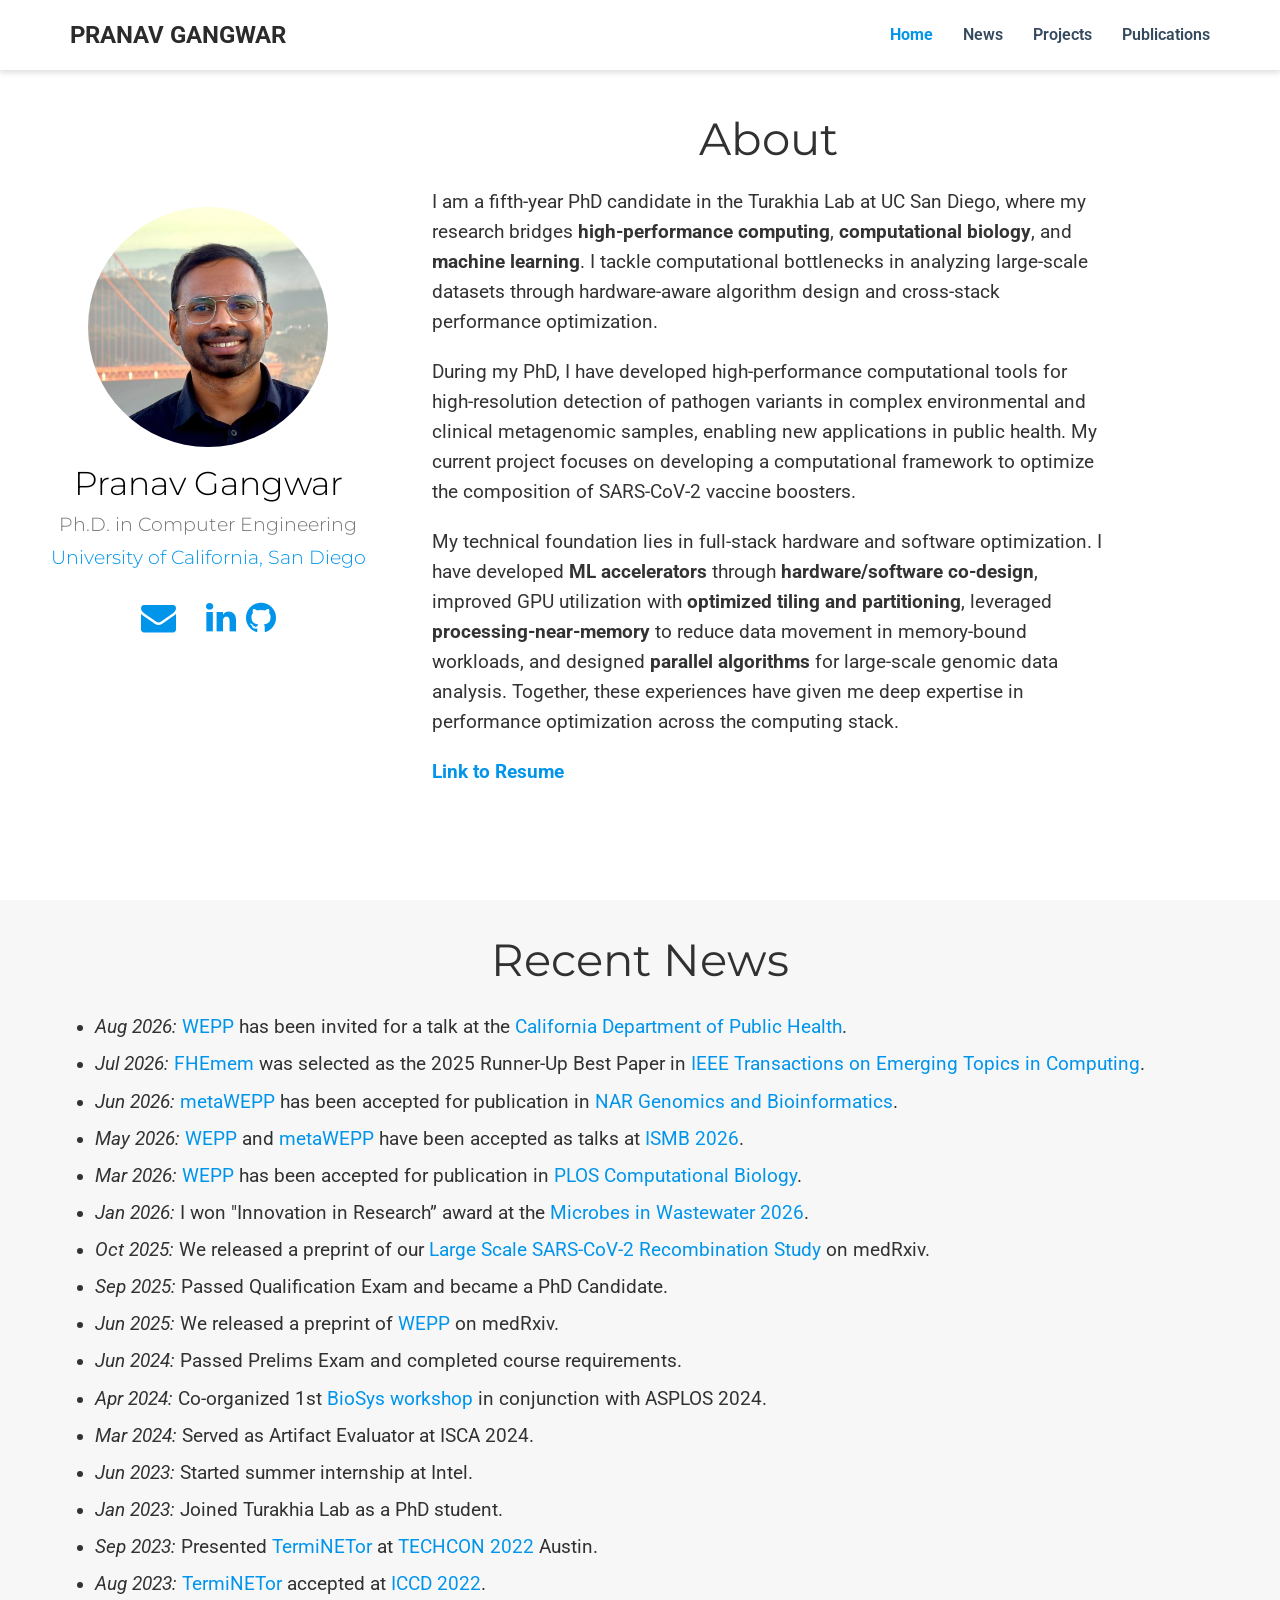
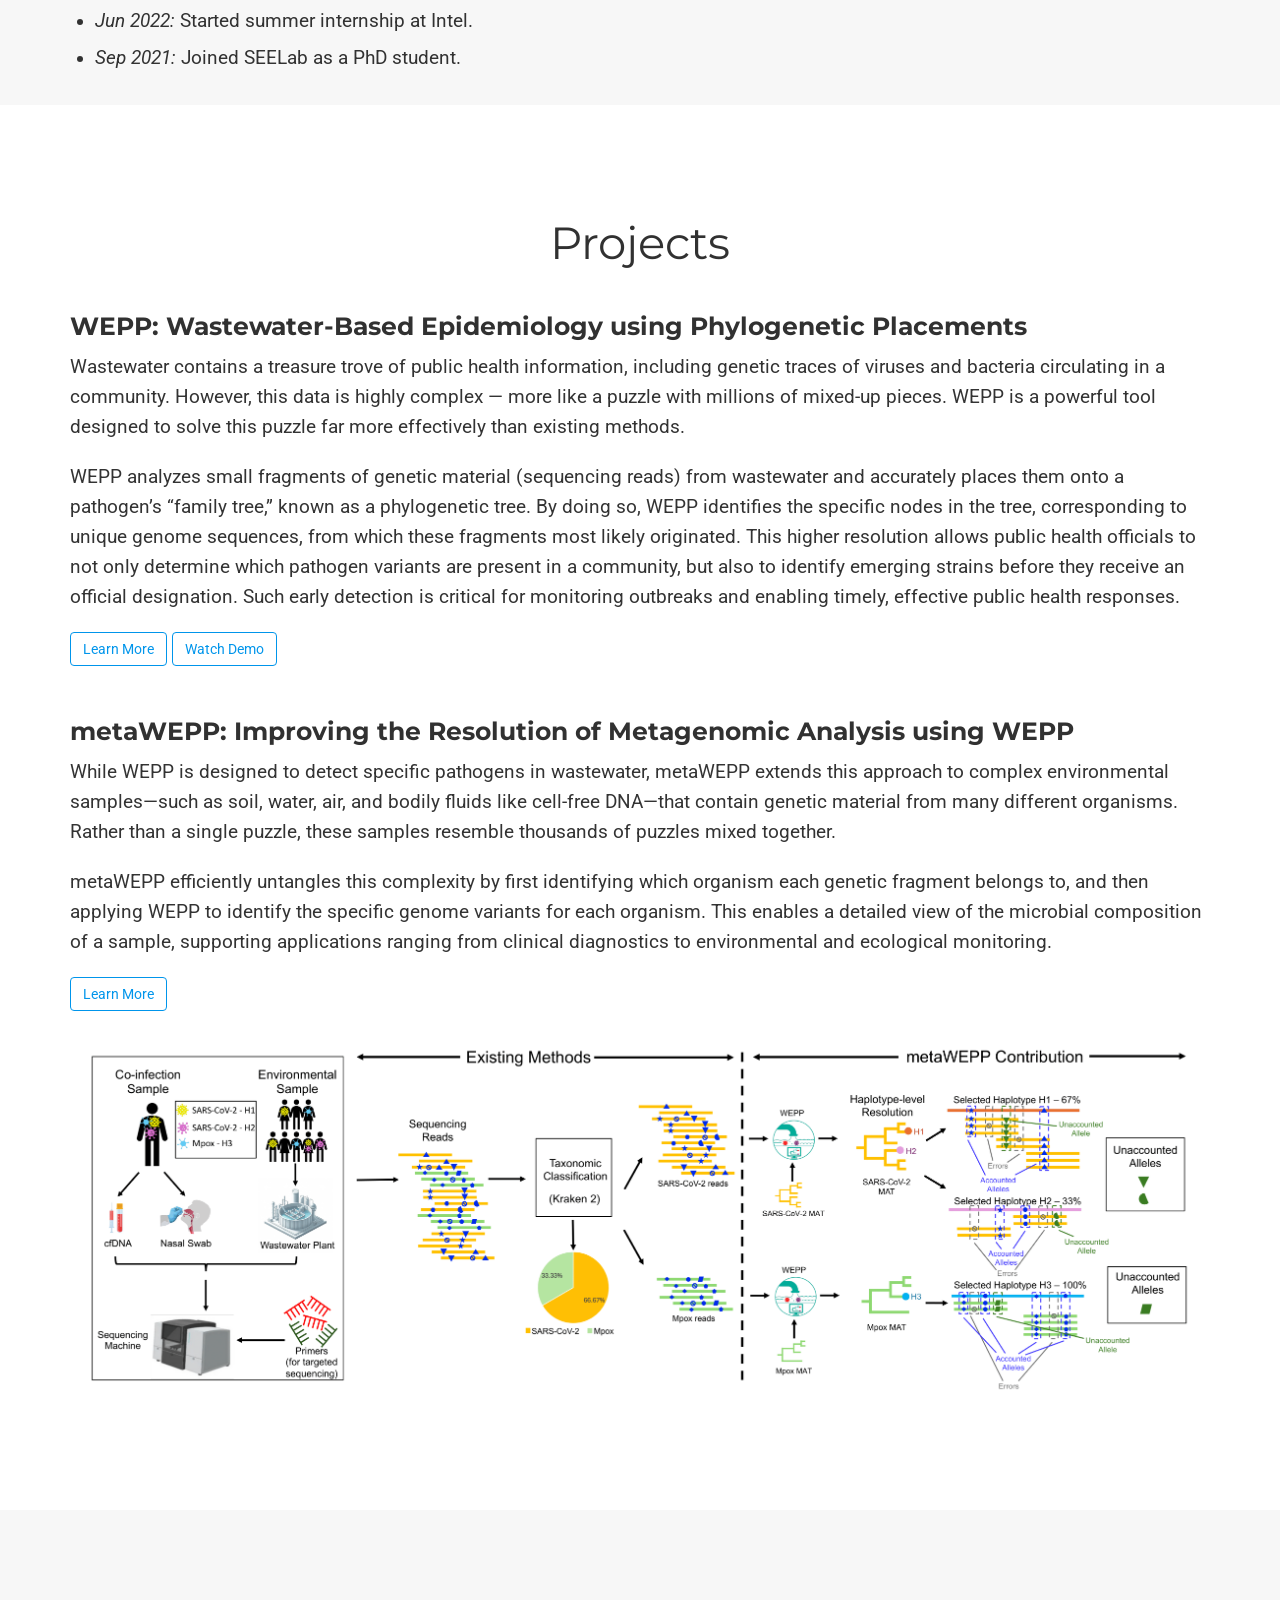
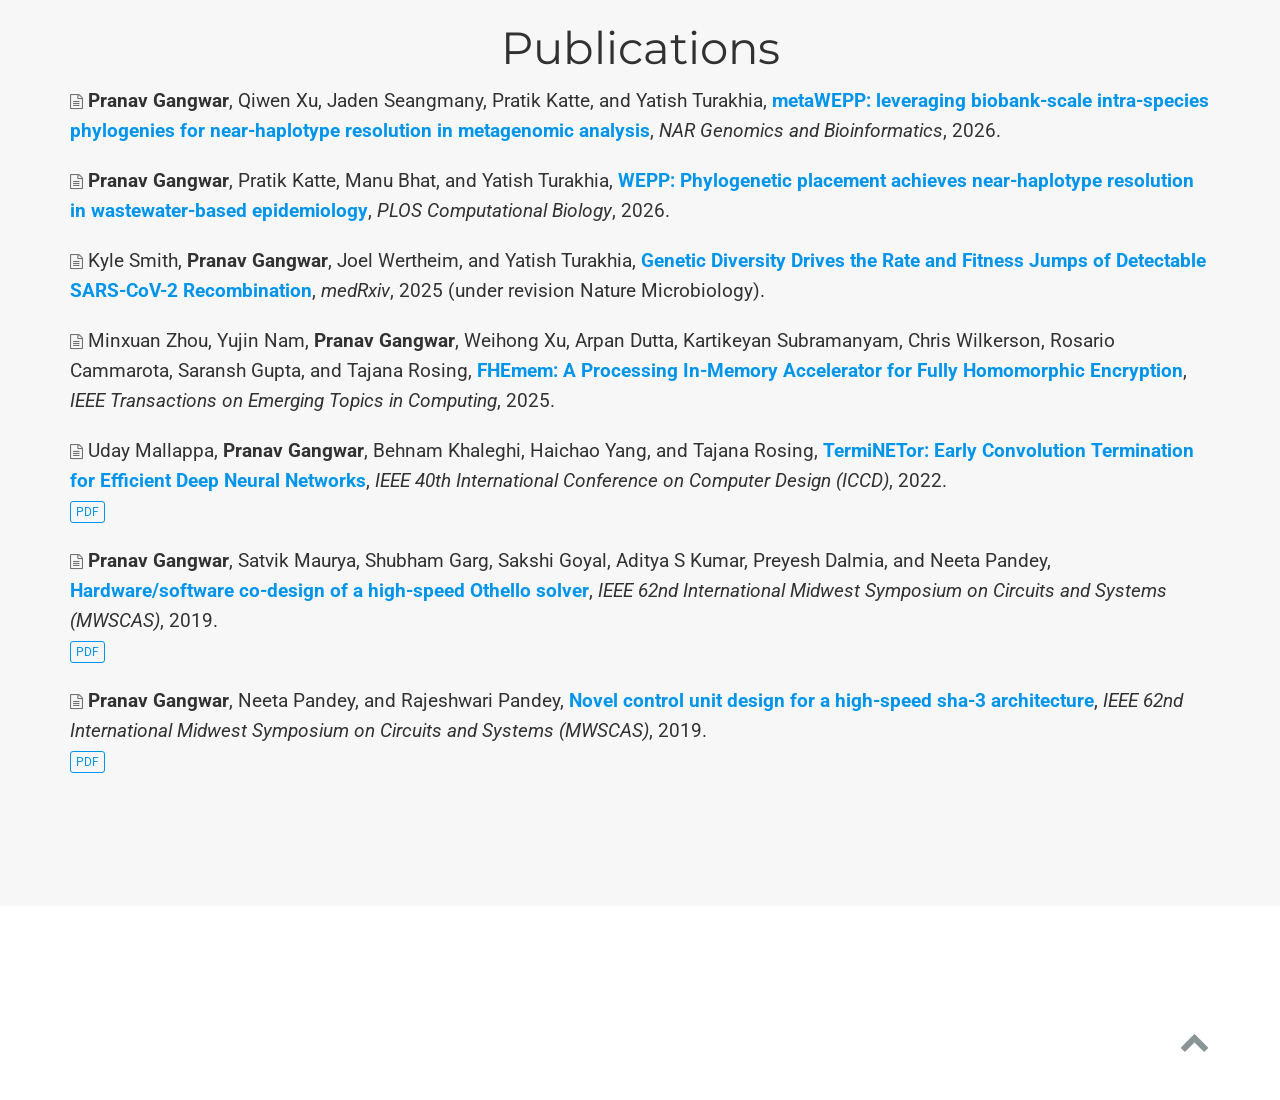
==== index.html @ 82dc9711 "news update" ====
<!DOCTYPE html>
<html lang="en-us">
<head>
  <!-- Google tag (gtag.js) -->
  <script async src="https://www.googletagmanager.com/gtag/js?id=G-S3HSTL5FL9"></script>
  <script>
    window.dataLayer = window.dataLayer || [];
    function gtag(){dataLayer.push(arguments);}
    gtag('js', new Date());
    gtag('config', 'G-S3HSTL5FL9');
  </script>

  <meta charset="utf-8">
  <meta name="google-site-verification" content="vfTmtr7KRSaOJ7s0z9TsAU-M2Uy7i4thSrOi6nfdM3E" />
  <meta name="viewport" content="width=device-width, initial-scale=1">
  <meta http-equiv="X-UA-Compatible" content="IE=edge">
  <meta name="theme" content="hugo-academic">
  <meta name="generator" content="Hugo 0.41" />
  <meta name="author" content="Pranav Gangwar">
  <meta name="description" content="Ph.D. in Computer Engineering">
  <link rel="alternate" hreflang="en-us" href="https://pgangwar-ucsd.github.io/">
  <meta name="theme-color" content="#0095eb">
  <link rel="stylesheet" href="//cdnjs.cloudflare.com/ajax/libs/highlight.js/9.12.0/styles/github.min.css">
  <link rel="stylesheet" href="https://cdnjs.cloudflare.com/ajax/libs/twitter-bootstrap/3.3.7/css/bootstrap.min.css" integrity="sha512-6MXa8B6uaO18Hid6blRMetEIoPqHf7Ux1tnyIQdpt9qI5OACx7C+O3IVTr98vwGnlcg0LOLa02i9Y1HpVhlfiw==" crossorigin="anonymous">
  <link rel="stylesheet" href="https://cdnjs.cloudflare.com/ajax/libs/academicons/1.8.6/css/academicons.min.css" integrity="sha256-uFVgMKfistnJAfoCUQigIl+JfUaP47GrRKjf6CTPVmw=" crossorigin="anonymous">
  <link rel="stylesheet" href="https://cdnjs.cloudflare.com/ajax/libs/font-awesome/4.7.0/css/font-awesome.min.css" integrity="sha512-SfTiTlX6kk+qitfevl/7LibUOeJWlt9rbyDn92a1DqWOw9vWG2MFoays0sgObmWazO5BQPiFucnnEAjpAB+/Sw==" crossorigin="anonymous">
  <link rel="stylesheet" href="https://cdnjs.cloudflare.com/ajax/libs/fancybox/3.2.5/jquery.fancybox.min.css" integrity="sha256-ygkqlh3CYSUri3LhQxzdcm0n1EQvH2Y+U5S2idbLtxs=" crossorigin="anonymous">
  <link rel="stylesheet" href="https://fonts.googleapis.com/css?family=Montserrat:400,700%7cRoboto:400,400italic,700%7cRoboto&#43;Mono">
  <link rel="stylesheet" href="/styles.css">
  
  <script async src="https://www.googletagmanager.com/gtag/js?id=UA-134166927-1"></script>
  <script>
    window.dataLayer = window.dataLayer || [];
    function gtag(){dataLayer.push(arguments);}
    gtag('js', new Date());
    gtag('config', 'UA-134166927-1');
  </script>
  
  <script async src="//www.google-analytics.com/analytics.js"></script>
  <script async src="https://cdnjs.cloudflare.com/ajax/libs/autotrack/2.4.1/autotrack.js" integrity="sha512-HUmooslVKj4m6OBu0OgzjXXr+QuFYy/k7eLI5jdeEy/F4RSgMn6XRWRGkFi5IFaFgy7uFTkegp3Z0XnJf3Jq+g==" crossorigin="anonymous"></script>
  
  <link rel="alternate" href="https://pgangwar-ucsd.github.io/index.xml" type="application/rss+xml" title="Pranav Gangwar">
  <link rel="manifest" href="/site.webmanifest">
  <link rel="icon" type="image/png" href="/img/icon.png">
  <link rel="apple-touch-icon" type="image/png" href="/img/icon-192.png">
  <link rel="canonical" href="https://pgangwar-ucsd.github.io/">
  
  <meta property="og:site_name" content="Pranav Gangwar">
  <meta property="og:url" content="https://pgangwar-ucsd.github.io/">
  <meta property="og:title" content="Pranav Gangwar">
  <meta property="og:description" content="Ph.D. in Computer Engineering">
  <meta property="og:locale" content="en-us">
  <meta property="og:updated_time" content="2018-07-03T00:00:00-04:00">
  
  <title>Pranav Gangwar</title>
</head>
<body id="top" data-spy="scroll" data-target="#navbar-main" data-offset="71">

<nav class="navbar navbar-default navbar-fixed-top" id="navbar-main">
  <div class="container">
    <div class="navbar-header">
      <button type="button" class="navbar-toggle collapsed" data-toggle="collapse"
              data-target=".navbar-collapse" aria-expanded="false">
        <span class="sr-only">Toggle navigation</span>
        <span class="icon-bar"></span>
        <span class="icon-bar"></span>
        <span class="icon-bar"></span>
      </button>
      <a class="navbar-brand" href="/">Pranav Gangwar</a>
    </div>

    <div class="collapse navbar-collapse">
      <ul class="nav navbar-nav navbar-right">
        <li class="nav-item">
          <a href="/#about" data-target="#about">
            <span>Home</span>
          </a>
        </li>
        <li class="nav-item">
          <a href="/#news" data-target="#news">
            <span>News</span>
          </a>
        </li>
        <li class="nav-item">
          <a href="/#projects" data-target="#projects">
            <span>Projects</span>
          </a>
        </li>
        <li class="nav-item">
          <a href="/#publications" data-target="#publications">
            <span>Publications</span>
          </a>
        </li>
      </ul>
    </div>
  </div>
</nav>

<span id="homepage" style="display: none"></span>

<section id="about" class="home-section">
  <div class="container">
    <div class="row about-title-row">
      <div class="col-xs-12 col-md-7 col-md-push-4 section-heading about-text-heading">
        <h1 class="text-center">About</h1>
      </div>
    </div>
    <div class="row about-content-row" itemprop="author" itemscope itemtype="http://schema.org/Person">
      <div class="col-xs-12 col-md-4">
        <div id="profile">
          <div class="portrait" style="background-image: url('/img/portrait.jpg');"></div>
          <meta itemprop="image" content="https://pgangwar-ucsd.github.io/img/portrait.jpg">
          <div class="portrait-title">
            <h2 itemprop="name">Pranav Gangwar</h2>
            <a href="https://ece.ucsd.edu" target="_blank" itemprop="url" rel="noopener">
              <h3 itemprop="jobTitle">Ph.D. in Computer Engineering</h3>
            </a>
            <h3 itemprop="worksFor" itemscope itemtype="http://schema.org/Organization">
              <a href="https://ucsd.edu" target="_blank" itemprop="url" rel="noopener">
                <span itemprop="name">University of California, San Diego</span>
              </a>
            </h3>
          </div>
          <link itemprop="url" href="https://pgangwar-ucsd.github.io/">
          <ul class="network-icon" aria-hidden="true">
            <li>
              <a itemprop="sameAs" href="mailto:pgangwar@ucsd.edu" target="_blank" rel="noopener">
                <i class="fa fa-envelope big-icon"></i>
              </a>
            </li>
            <li>
              <a itemprop="sameAs" href="https://scholar.google.com/citations?user=Pp-PZXkAAAAJ&hl=en" target="_blank" rel="noopener">
                <i class="ai ai-google-scholar big-icon"></i>
              </a>
            </li>
            <li>
              <a itemprop="sameAs" href="https://orcid.org/0009-0002-9738-900X" target="_blank" rel="noopener">
                <i class="ai ai-orcid big-icon"></i>
              </a>
            </li>
            <li>
              <a itemprop="sameAs" href="https://www.linkedin.com/in/pranav-gangwar-a978b599/" target="_blank" rel="noopener">
                <i class="fa fa-linkedin big-icon"></i>
              </a>
            </li>
            <li>
              <a itemprop="sameAs" href="https://github.com/pgangwar-ucsd" target="_blank" rel="noopener">
                <i class="fa fa-github big-icon"></i>
              </a>
            </li>
          </ul>
        </div>
      </div>
      <div class="col-xs-12 col-md-7" itemprop="description">
        <p>I am a fifth-year PhD candidate in the Turakhia Lab at UC San Diego, where my research bridges <strong>
          high-performance computing</strong>, <strong>computational biology</strong>, and <strong>machine 
          learning</strong>. I tackle computational bottlenecks in analyzing large-scale datasets through hardware-aware
          algorithm design and cross-stack performance optimization.</p>

        <p>During my PhD, I have developed high-performance 
          computational tools for high-resolution detection of pathogen 
          variants in complex environmental and clinical metagenomic 
          samples, enabling new applications in public health.
          My current project focuses on developing a computational framework to optimize the composition of SARS-CoV-2 vaccine boosters.</p>

          <p>My technical foundation lies in full-stack hardware and software optimization. I have developed <strong>ML accelerators</strong> through <strong>hardware/software co-design</strong>, improved GPU utilization with <strong>optimized tiling and partitioning</strong>, leveraged <strong>processing-near-memory</strong> to reduce data movement in memory-bound workloads, and designed <strong>parallel algorithms</strong> for large-scale genomic data analysis. Together, these experiences have given me deep expertise in performance optimization across the computing stack.</p>
        <p><strong><a href="https://pgangwar-ucsd.github.io/files/Pranav_Gangwar_UCSanDiego_Resume.pdf">Link to Resume</a></strong></p>
      </div>
    </div>
  </div>
</section>

<section id="news" class="home-section">
  <div class="container">
    <div class="row">
      <div class="col-xs-12 news-section-heading section-heading">
        <h1 class="text-center">Recent News</h1>
      </div>
      <div class="col-xs-12 news-section-body">
        <ul class="news-list">
          <li><i>Aug 2026:</i> <a href="https://turakhia.ucsd.edu/WEPP" target="_blank" itemprop="url" rel="noopener">WEPP</a> has been invited for a talk at the <a href="https://www.cdph.ca.gov" target="_blank" itemprop="url" rel="noopener">California Department of Public Health</a>.</li>
          <li><i>Jul 2026:</i> <a href="https://ieeexplore.ieee.org/document/10845064" target="_blank" itemprop="url" rel="noopener">FHEmem</a> was selected as the 2025 Runner-Up Best Paper in <a href="https://ieeexplore.ieee.org/xpl/RecentIssue.jsp?punumber=6245516" target="_blank" itemprop="url" rel="noopener">IEEE Transactions on Emerging Topics in Computing</a>.</li>
          <li><i>Jun 2026:</i> <a href="https://github.com/TurakhiaLab/metaWEPP" target="_blank" itemprop="url" rel="noopener">metaWEPP</a> has been accepted for publication in <a href="https://academic.oup.com/nargab" target="_blank" itemprop="url" rel="noopener">NAR Genomics and Bioinformatics</a>.</li>
          <li><i>May 2026:</i> <a href="https://turakhia.ucsd.edu/WEPP" target="_blank" itemprop="url" rel="noopener">WEPP</a> and <a href="https://github.com/TurakhiaLab/metaWEPP" target="_blank" itemprop="url" rel="noopener">metaWEPP</a> have been accepted as talks at <a href="https://www.iscb.org/ismb2026" target="_blank" itemprop="url" rel="noopener">ISMB 2026</a>.</li>
          <li><i>Mar 2026:</i> <a href="https://journals.plos.org/ploscompbiol/article?id=10.1371/journal.pcbi.1014124" target="_blank" itemprop="url" rel="noopener"> WEPP</a> has been accepted for publication in <a href="https://journals.plos.org/ploscompbiol/" target="_blank" itemprop="url" rel="noopener">PLOS Computational Biology</a>.</li>
          <li><i>Jan 2026:</i> I won "Innovation in Research” award at the <a href="https://www.wastewateramr.com" target="_blank" itemprop="url" rel="noopener"> Microbes in Wastewater 2026</a>.</li>
          <li><i>Oct 2025:</i> We released a preprint of our <a href="https://www.medrxiv.org/content/10.1101/2025.10.28.25338993v1" target="_blank" itemprop="url" rel="noopener"> Large Scale SARS-CoV-2 Recombination Study </a> on medRxiv.</li>
          <li><i>Sep 2025:</i> Passed Qualification Exam and became a PhD Candidate.</li>
          <li><i>Jun 2025:</i> We released a preprint of <a href="https://www.medrxiv.org/content/10.1101/2025.06.09.25329287v1" target="_blank" itemprop="url" rel="noopener"> WEPP</a> on medRxiv.</li>
          <li><i>Jun 2024:</i> Passed Prelims Exam and completed course requirements.</li>
          <li><i>Apr 2024:</i> Co-organized 1st <a href="https://biosys-workshop.github.io/dist/index.html" target="_blank" itemprop="url" rel="noopener">BioSys workshop</a> in conjunction with ASPLOS 2024.</li>
          <li><i>Mar 2024:</i> Served as Artifact Evaluator at ISCA 2024.</li>
          <li><i>Jun 2023:</i> Started summer internship at Intel.</li>
          <li><i>Jan 2023:</i> Joined Turakhia Lab as a PhD student.</li>
          <li><i>Sep 2023:</i> Presented <a href="https://ieeexplore.ieee.org/abstract/document/9978352" target="_blank" itemprop="url" rel="noopener">TermiNETor</a> at <a href="https://techcon.secure-platform.com/2022" target="_blank" itemprop="url" rel="noopener">TECHCON 2022</a> Austin.</li>
          <li><i>Aug 2023:</i> <a href="https://ieeexplore.ieee.org/abstract/document/9978352" target="_blank" itemprop="url" rel="noopener">TermiNETor</a> accepted at <a href="https://iccd-conf.com/2022/Home.html" target="_blank" itemprop="url" rel="noopener">ICCD 2022</a>.</li>
          <li><i>Jun 2022:</i> Started summer internship at Intel.</li>
          <li><i>Sep 2021:</i> Joined SEELab as a PhD student.</li>
        </ul>
      </div>
    </div>
  </div>
</section>





<section id="projects" class="home-section">
  <div class="container">
    <div class="row">
      <div class="col-xs-12 section-heading">
        <h1 class="text-center">Projects</h1>
      </div>
    </div>
    <div class="row">
      <div class="col-xs-12">
        <div class="text-container" itemprop="description">
          <h3 id="about">WEPP: Wastewater-Based Epidemiology using Phylogenetic Placements</h3>
          <p> Wastewater contains a treasure trove of public health information, including genetic traces of viruses and bacteria circulating in a community. However, this data is highly complex — more like a puzzle with millions of mixed-up pieces. WEPP is a powerful tool designed to solve this puzzle far more effectively than existing methods.</p>
          <p> WEPP analyzes small fragments of genetic material (sequencing reads) from wastewater and accurately places them onto a pathogen’s “family tree,” known as a phylogenetic tree. By doing so, WEPP identifies the specific nodes in the tree, corresponding to unique genome sequences, from which these fragments most likely originated. This higher resolution allows public health officials to not only determine which pathogen variants are present in a community, but also to identify emerging strains before they receive an official designation. Such early detection is critical for monitoring outbreaks and enabling timely, effective public health responses.</p>
          <p>
            <a class="btn btn-primary btn-outline" href="https://turakhia.ucsd.edu/WEPP" target="_blank" rel="noopener">Learn More</a>
            <a class="btn btn-primary btn-outline" href="https://www.youtube.com/watch?v=fAhj2pSlTSM" target="_blank" rel="noopener">Watch Demo</a>
          </p>
        </div>
        <div style="overflow: hidden;">
        <img src="/img/WBE_gif.gif" class="project-image" style="margin-top: -60px;">
        </div>
      </div>
    </div>
    <div class="row">
      <div class="col-xs-12">
        <div class="text-container" itemprop="description">
          <h3 id="about">metaWEPP: Improving the Resolution of Metagenomic Analysis using WEPP</h3>
          <p>While WEPP is designed to detect specific pathogens in wastewater, metaWEPP extends this approach to complex environmental samples—such as soil, water, air, and bodily fluids like cell-free DNA—that contain genetic material from many different organisms. Rather than a single puzzle, these samples resemble thousands of puzzles mixed together.</p>
          <p>metaWEPP efficiently untangles this complexity by first identifying which organism each genetic fragment belongs to, and then applying WEPP to identify the specific genome variants for each organism. This enables a detailed view of the microbial composition of a sample, supporting applications ranging from clinical diagnostics to environmental and ecological monitoring.</p>
          <p>
            <a class="btn btn-primary btn-outline" href="https://turakhia.ucsd.edu/metaWEPP" target="_blank" rel="noopener">Learn More</a>
          </p>
        </div>
        <img src="/img/metaWEPP_Overview.png" class="project-image">
      </div>
    </div>
  </div>
</section>



<section id="publications" class="home-section">
  <div class="container">
    <div class="row">
      <div class="col-xs-12 section-heading">
        <h1 class="text-center">Publications</h1>
      </div>
    </div>
    <div class="row">
      <div class="col-xs-12">
        <div class="pub-list-item" style="margin-bottom: 1rem" itemscope itemtype="http://schema.org/CreativeWork">
          <i class="fa fa-file-text-o pub-icon" aria-hidden="true"></i>
          <span itemprop="author"> <b>Pranav Gangwar</b>, Qiwen Xu, Jaden Seangmany, Pratik Katte, and Yatish Turakhia</span>,
          <a href="https://academic.oup.com/nargab/article/8/3/lqag080/8739580" target="_blank" itemprop="url" rel="noopener"><strong>metaWEPP: leveraging biobank-scale intra-species phylogenies for near-haplotype resolution in metagenomic analysis</strong></a>,
          <em>NAR Genomics and Bioinformatics</em>, 2026.
        </div>
        <div class="pub-list-item" style="margin-bottom: 1rem" itemscope itemtype="http://schema.org/CreativeWork">
          <i class="fa fa-file-text-o pub-icon" aria-hidden="true"></i>
          <span itemprop="author"> <b>Pranav Gangwar</b>, Pratik Katte, Manu Bhat, and Yatish Turakhia</span>,
          <a href="https://journals.plos.org/ploscompbiol/article?id=10.1371/journal.pcbi.1014124" target="_blank" itemprop="url" rel="noopener"><strong>WEPP: Phylogenetic placement achieves near-haplotype resolution in wastewater-based epidemiology</strong></a>,
          <em>PLOS Computational Biology</em>, 2026.
        </div>
        <div class="pub-list-item" style="margin-bottom: 1rem" itemscope itemtype="http://schema.org/CreativeWork">
          <i class="fa fa-file-text-o pub-icon" aria-hidden="true"></i>
          <span itemprop="author"> Kyle Smith, <b>Pranav Gangwar</b>, Joel Wertheim, and Yatish Turakhia</span>,
          <a href="https://www.medrxiv.org/content/10.1101/2025.10.28.25338993v1" target="_blank" itemprop="url" rel="noopener"><strong>Genetic Diversity Drives the Rate and Fitness Jumps of Detectable SARS-CoV-2 Recombination</strong></a>,
          <em>medRxiv</em>, 2025 (under revision Nature Microbiology).
        </div>
        <div class="pub-list-item" style="margin-bottom: 1rem" itemscope itemtype="http://schema.org/CreativeWork">
          <i class="fa fa-file-text-o pub-icon" aria-hidden="true"></i>
          <span itemprop="author"> Minxuan Zhou, Yujin Nam, <b>Pranav Gangwar</b>, Weihong Xu, Arpan Dutta, Kartikeyan Subramanyam, Chris Wilkerson, Rosario Cammarota, Saransh Gupta, and Tajana Rosing</span>,
          <a href="https://ieeexplore.ieee.org/document/10845064" target="_blank" itemprop="url" rel="noopener"><strong>FHEmem: A Processing In-Memory Accelerator for Fully Homomorphic Encryption</strong></a>,
          <em>IEEE Transactions on Emerging Topics in Computing</em>, 2025.
        </div>
        <div class="pub-list-item" style="margin-bottom: 1rem" itemscope itemtype="http://schema.org/CreativeWork">
          <i class="fa fa-file-text-o pub-icon" aria-hidden="true"></i>
          <span itemprop="author"> Uday Mallappa, <b>Pranav Gangwar</b>, Behnam Khaleghi, Haichao Yang, and Tajana Rosing</span>,
          <a href="https://ieeexplore.ieee.org/abstract/document/9978352" target="_blank" itemprop="url" rel="noopener"><strong>TermiNETor: Early Convolution Termination for Efficient Deep Neural Networks</strong></a>,
          <em>IEEE 40th International Conference on Computer Design (ICCD)</em>, 2022.
          <p><a class="btn btn-primary btn-outline btn-xs" href="https://pgangwar-ucsd.github.io/publications/TermiNETor.pdf" target="_blank" rel="noopener"> PDF </a></p>
        </div>
        <div class="pub-list-item" style="margin-bottom: 1rem" itemscope itemtype="http://schema.org/CreativeWork">
          <i class="fa fa-file-text-o pub-icon" aria-hidden="true"></i>
          <span itemprop="author"> <b>Pranav Gangwar</b>, Satvik Maurya, Shubham Garg, Sakshi Goyal, Aditya S Kumar, Preyesh Dalmia, and Neeta Pandey</span>, <a href="https://ieeexplore.ieee.org/abstract/document/8885136" target="_blank" itemprop="url" rel="noopener"><strong>Hardware/software co-design of a high-speed Othello solver</strong></a>, <em>IEEE 62nd International Midwest Symposium on Circuits and Systems (MWSCAS)</em>, 2019.
          <p><a class="btn btn-primary btn-outline btn-xs" href="https://pgangwar-ucsd.github.io/publications/Othello.pdf" target="_blank" rel="noopener"> PDF </a></p>
        </div>
        <div class="pub-list-item" style="margin-bottom: 1rem" itemscope itemtype="http://schema.org/CreativeWork">
          <i class="fa fa-file-text-o pub-icon" aria-hidden="true"></i>
          <span itemprop="author"> <b>Pranav Gangwar</b>, Neeta Pandey, and Rajeshwari Pandey</span>,
          <a href="https://ieeexplore.ieee.org/abstract/document/8885323" target="_blank" itemprop="url" rel="noopener"><strong>Novel control unit design for a high-speed sha-3 architecture</strong></a>, <em>IEEE 62nd International Midwest Symposium on Circuits and Systems (MWSCAS)</em>, 2019.
          <p><a class="btn btn-primary btn-outline btn-xs" href="https://pgangwar-ucsd.github.io/publications/SHA-3.pdf" target="_blank" rel="noopener"> PDF</a></p>
        </div>
      </div>
    </div>
  </div>
</section>

<footer class="site-footer">
  <div class="container">
    <p class="powered-by">
      <span class="pull-right" aria-hidden="true">
        <a href="#" id="back_to_top">
          <span class="button_icon">
            <i class="fa fa-chevron-up fa-2x"></i>
          </span>
        </a>
      </span>
    </p>
  </div>
</footer>

<div id="modal" class="modal fade" role="dialog">
  <div class="modal-dialog">
    <div class="modal-content">
      <div class="modal-header">
        <button type="button" class="close btn-large" data-dismiss="modal">&times;</button>
        <h4 class="modal-title">Cite</h4>
      </div>
      <div>
        <pre><code class="modal-body tex"></code></pre>
      </div>
      <div class="modal-footer">
        <a class="btn btn-primary btn-outline js-copy-cite" href="#" target="_blank">
          <i class="fa fa-copy"></i> Copy
        </a>
        <a class="btn btn-primary btn-outline js-download-cite" href="#" target="_blank">
          <i class="fa fa-download"></i> Download
        </a>
        <div id="modal-error"></div>
      </div>
    </div>
  </div>
</div>

<script id="dsq-count-scr" src="//pgangwar-ucsd-github-io.disqus.com/count.js" async></script>
<script src="https://cdnjs.cloudflare.com/ajax/libs/jquery/3.2.1/jquery.min.js" integrity="sha512-3P8rXCuGJdNZOnUx/03c1jOTnMn3rP63nBip5gOP2qmUh5YAdVAvFZ1E+QLZZbC1rtMrQb+mah3AfYW11RUrWA==" crossorigin="anonymous"></script>
<script src="https://cdnjs.cloudflare.com/ajax/libs/jquery.imagesloaded/4.1.3/imagesloaded.pkgd.min.js" integrity="sha512-umsR78NN0D23AzgoZ11K7raBD+R6hqKojyBZs1w8WvYlsI+QuKRGBx3LFCwhatzBunCjDuJpDHwxD13sLMbpRA==" crossorigin="anonymous"></script>
<script src="https://cdnjs.cloudflare.com/ajax/libs/twitter-bootstrap/3.3.7/js/bootstrap.min.js" integrity="sha512-iztkobsvnjKfAtTNdHkGVjAYTrrtlC7mGp/54c40wowO7LhURYl3gVzzcEqGl/qKXQltJ2HwMrdLcNUdo+N/RQ==" crossorigin="anonymous"></script>
<script src="https://cdnjs.cloudflare.com/ajax/libs/jquery.isotope/3.0.4/isotope.pkgd.min.js" integrity="sha512-VDBOIlDbuC4VWxGJNmuFRQ0Li0SKkDpmGyuhAG5LTDLd/dJ/S0WMVxriR2Y+CyPL5gzjpN4f/6iqWVBJlht0tQ==" crossorigin="anonymous"></script>
<script src="https://cdnjs.cloudflare.com/ajax/libs/fancybox/3.2.5/jquery.fancybox.min.js" integrity="sha256-X5PoE3KU5l+JcX+w09p/wHl9AzK333C4hJ2I9S5mD4M=" crossorigin="anonymous"></script>
<script src="/js/hugo-academic.js"></script>
<script src="//cdnjs.cloudflare.com/ajax/libs/highlight.js/9.12.0/highlight.min.js" integrity="sha256-/BfiIkHlHoVihZdc6TFuj7MmJ0TWcWsMXkeDFwhi0zw=" crossorigin="anonymous"></script>
<script>hljs.initHighlightingOnLoad();</script>
<script type="text/x-mathjax-config">
  MathJax.Hub.Config({ tex2jax: { inlineMath: [['$','$'], ['\\(','\\)']] } });
</script>
<script src="https://cdnjs.cloudflare.com/ajax/libs/mathjax/2.7.1/MathJax.js?config=TeX-AMS_CHTML" integrity="sha512-tOav5w1OjvsSJzePRtt2uQPFwBoHt1VZcUq8l8nm5284LEKE9FSJBQryzMBzHxY5P0zRdNqEcpLIRVYFNgu1jw==" crossorigin="anonymous"></script>
</body>
</html>
---- styles.css ----
/*************************************************
 *  Hugo Academic: an academic theme for Hugo.
 *  Designed by @GeorgeCushen.
 *  https://github.com/gcushen/hugo-academic
 **************************************************/

/*************************************************
 *  Core
 **************************************************/

*,
*::after,
*::before {
  box-sizing: border-box;
}

.row:after,
.row:before {
  content: " ";
  display: table;
}

html {
  font-family: 'Roboto', sans-serif;
  font-size: 16px;
  color: rgba(0,0,0,0.8);
  line-height: 1.65;
  height: -webkit-fill-available;
}
@media screen and (min-width: 58em) {
  html {
    font-size: 20px;
  }
}

body {
  font-family: inherit;
  font-size: 1rem;
  line-height: inherit;
  color: inherit;
  background-color: #fff;
  margin-top: 71px; /* Offset body content by navbar height. */
  padding-top: 0;
  counter-reset: captions;
}
@media screen and (max-width: 1200px) { /* Match max-width of .nav-bar query. */
  body {
    margin-top: 51px; /* Offset body content by navbar height. */
  }
}

.max-width-640 {
  max-width: 640px;
}

.margin-auto {
  margin-left: auto;
  margin-right: auto;
}

.center-text {
  text-align: center;
}

/* Body text */
p {
  margin-top: 0;
  margin-bottom: 1rem;
}

/* Lists */
ul, ol, dl {
  margin-top: 0;
  margin-bottom: 1rem;
}

/* Navigation bar text */
.navbar-default {
  font-family: 'Roboto', sans-serif;
  font-weight: 400;
  line-height: 1.25;
  text-rendering: optimizeLegibility;
}

/* Headings */
h1, h2, h3, h4, h5, h6 {
  font-family: 'Montserrat', sans-serif;
  font-weight: 400;
  margin-bottom: .5rem;
  line-height: 1.25;
  color: #313131;
  text-rendering: optimizeLegibility;
  overflow-wrap: break-word; /* Ensures very long heading words do not overflow into content. */
}
h1 {
  font-size: 2.25rem;
}
h2 {
  margin-top: 1rem;
  font-size: 1.5rem;
}
h3 {
  font-weight: 700;
  margin-top: 1.5rem;
  font-size: 1.25rem;
}
h4, h5, h6 {
  font-weight: 700;
  margin-top: 1rem;
  font-size: 1rem;
}

a,
h3.article-title a:hover {
  color: #0095eb;
  text-decoration: none;
  transition: color 0.6s ease;
}

a:hover,
a:focus {
  color: #0095eb;
}

img,
video {
  height: auto;
  max-width: 100%;
  display: block;
}

video {
  width: 100%;
  height: auto;
  max-height: 400px;
}

.img-responsive {
  /* Extend Bootstrap declaration with centering. */
  margin: 0 auto;
}

figcaption {
  display: block;
  margin-top: 0.75em;
  line-height: 1.25;
  font-size: 1rem;
  margin-bottom: 1.65rem;
  font-family: 'Montserrat', sans-serif;
}

figcaption.numbered:before {
  font-weight: 700;
  text-transform: uppercase;
  content: attr(data-pre) counter(captions) attr(data-post);
}

figcaption.numbered {
  counter-increment: captions;
}

figcaption h4 {
  display: inline;
  font-size: 1rem;
  font-weight: 400;
  margin: 0;
}

pre,
code {
  font-family: 'Roboto Mono', monospace;
  color: #c7254e;
  background-color: #f9f2f4;
}

pre {
  margin: 0 0 1rem 0;
  background-color: rgb(248, 248, 248); /* Match default highlight theme. */
  border-color: rgb(248, 248, 248);
}

pre code {
  white-space: pre; /* Override Bootstrap to preserve line breaks in code. */
  overflow-x: auto;
}

hr {
  border: 0;
  height: 1px;
  background: #333;
  background-image: linear-gradient(to right, #ccc, #333, #ccc);
}

/* Quotes */
blockquote {
  padding: .5rem 1rem;
  margin: .8rem 0;
  color: #7a7a7a;
  border-left: .25rem solid #e5e5e5;
}
blockquote p:last-child {
  margin-bottom: 0;
}
@media (min-width: 30em) {
  blockquote {
    padding-right: 5rem;
    padding-left: 1.25rem;
  }
}

.markup-quote {
  background-color: transparent;
  background-image: linear-gradient(to bottom, rgba(233, 231, 245, 1), rgba(233, 231, 245, 1));
}

.space-below {
  margin-bottom: 50px;
}
@media screen and (max-width: 768px) {
  .space-below {
    margin-bottom: 10px;
  }
}

.universal-wrapper {
  margin: 0 auto;
  padding-right: 15px;
  padding-left: 15px;
  width: 100%;
}
@media only screen and (min-width: 1001px) {
  .universal-wrapper {
    width: 1000px;
  }
}

small,
.small {
  font-size: .75em;
}

.responsive-wrap iframe {
  max-width: 100%;
}

/*************************************************
 *  Modals.
 **************************************************/

.modal-header .close {
  font-size: 40px; /* Bigger cross. */
  height: 30px; /* Remove icon's vertical spacing. */
  overflow-y: hidden;
  position: relative;
  top: -5px;
}

.modal-content pre {
  margin: 0;
}

#modal-error {
  color: red;
}

/*************************************************
 *  Gallery.
 **************************************************/

.gallery {
  margin: 0.5em -4px 1.5em -4px;
  font-size: 0;
}

a[data-fancybox] {
  text-decoration: none;
}

a[data-fancybox] img {
  height: 250px;
  max-width: inherit;
  display: inherit;
  margin: 0;
  padding: 4px;
  box-shadow: none;
  vertical-align: inherit;
}

.fancybox-caption {
  font-size: 1rem;
  line-height: 1.5rem;
  text-align: center;
}

/*************************************************
 *  Pager.
 **************************************************/

.post-nav {
  margin-top: 1rem;
  font-size: 0.8rem;
}

.post-nav-item {
  hyphens: auto;
  word-wrap: break-word;
  padding: 11px 0 12px;
  width: 100%;
}

.post-nav-item a {
  color: #2b2b2b;
  line-height: 1.7;
  text-transform: none;
}

.post-nav-item .meta-nav {
  color: #767676;
  font-weight: 900;
  line-height: 2;
  text-transform: uppercase;
}

.dark .post-nav-item a {
  color: #ddd;
}

/*************************************************
 *  Home Sections
 **************************************************/

@keyframes intro {
  0% {
    opacity: 0;
  }
  100% {
    opacity: 1;
  }
}

@-webkit-keyframes intro {
  0% {
    opacity: 0;
  }
  100% {
    opacity: 1;
  }
}

.home-section {
  background-color: rgb(255, 255, 255);
  padding: 110px 0 110px 0;
  -webkit-animation: intro 0.3s both;
  animation: intro 0.3s both;
  -webkit-animation-delay: 0.15s;
  animation-delay: 0.15s;
}

.home-section:first-of-type {
  padding-top: 50px;
}

#about.home-section {
  min-height: calc(100vh - 71px);
  min-height: calc(100svh - 71px);
  padding-top: 40px;
  padding-bottom: 40px;
}

#about.home-section .container {
  width: 100%;
}

#about .row {
  width: 100%;
}

#about .row:before,
#about .row:after {
  display: table;
  content: " ";
}

#about .row:after {
  clear: both;
}

#about .col-md-7 {
  padding-right: 2rem;
}

#about .about-title-row {
  margin-bottom: 0.25rem;
}

#about .about-text-heading {
  text-align: center;
  padding-right: 2rem;
}

#about .about-text-heading h1 {
  margin: 0 0 0.75rem 0;
}

#about #profile .portrait-title h2 {
  font-size: 1.65em;
  margin: 16px 0 8px 0;
}

#about #profile .portrait-title h3 {
  font-size: 0.95rem;
}

#about #profile .portrait {
  width: 240px;
  height: 240px;
  -webkit-background-size: cover;
  background-size: cover;
  background-position: center center;
  background-repeat: no-repeat;
}

#about #profile {
  padding: 20px 10px;
}

#about #profile ul.network-icon {
  margin-top: 20px;
}

#about .big-icon {
  font-size: 1.75rem;
}

@media screen and (max-width: 1200px) {
  #about.home-section {
    min-height: calc(100vh - 51px);
    min-height: calc(100svh - 51px);
  }
}

@media screen and (max-width: 991px) {
  #about .col-md-7,
  #about .about-text-heading {
    padding-right: 15px;
  }

  .news-section-body {
    padding-right: 15px;
  }
}

.home-section:nth-of-type(even) {
  background-color: rgb(247, 247, 247);
}

#news.home-section {
  padding-top: 32px;
  padding-bottom: 32px;
}

@media screen and (max-width: 768px) {
  .home-section {
    padding: 60px 0 60px 0;
  }
  #news.home-section {
    padding-top: 24px;
    padding-bottom: 24px;
  }
  .home-section:first-of-type {
    padding-top: 40px;
  }
}

.section-heading h1 {
  margin: 0 0 10px 0;
}

/* Unified body text across home page sections */
#about .col-md-7 p,
.news-list,
#projects .text-container p,
.pub-list-item {
  font-size: 0.9375rem;
  line-height: 1.6;
}

#about .col-md-7 p {
  margin-bottom: 1rem;
}

/* News section: title on top, compact list */
.news-section-heading {
  text-align: center;
  margin-bottom: 0.75rem;
}

.news-section-heading h1 {
  margin: 0 0 0.5rem 0;
}

.news-section-body {
  padding-left: 0;
  padding-right: 2rem;
}

.news-list {
  margin-bottom: 0;
}

.news-list li {
  margin-bottom: 0.45rem;
  line-height: 1.5;
}

.news-list li:last-child {
  margin-bottom: 0;
}

/*************************************************
 *  Hero Widget
 **************************************************/

.hero-overlay {
  position: relative;
  padding: 3em 0;
  clear: both;
  background-size: cover;
  background-repeat: no-repeat;
  background-position: center;
  animation: intro 0.3s both;
  animation-delay: 0s;
  animation-delay: 0.25s;
}

.hero-title {
  font-size: 2.7rem;
  margin-top: 0;
  line-height: 1;
}

.hero-lead {
  max-width: 768px;
  font-size: 1.35rem;
}

.hero-overlay .hero-title,
.hero-overlay .hero-lead,
.hero-overlay .btn {
  color: #fff;
  text-shadow: 1px 1px 4px rgba(0,0,0,0.5);
}

.hero-overlay a {
  color: #fff;
}

.hero-overlay .hero-lead a {
  color: #fff;
  text-decoration: underline;
}

.hero-overlay .btn-large {
  font-size: 1.1rem;
}

/*************************************************
 *  Featurette Widget
 **************************************************/

.featurette {
  font-size: 0.8rem;
  line-height: 1.5;
  color: #555;
  text-align: center;
}

.featurette h3 {
  margin-top: 0;
  margin-bottom: 5px;
  font-weight: 400;
  color: #333;
}

.dark .featurette,
.dark .featurette h3 {
  color: #fff;
}

.featurette-icon {
  display: block;
  width: 100%;
  color: #0095eb;
  font-size: 3rem;
  text-align: center;
}

/*************************************************
 *  Biography
 **************************************************/

.project-image {
  max-width: 100%;
  height: auto;
  -o-object-fit: contain;
  object-fit: contain;
}

#profile {
  text-align: center;
  padding: 30px 10px;
  position: relative;
}

#profile .portrait {
  background-image: url('/img/portrait.jpg');
  width: 200px;
  height: 200px;
  margin: 0 auto;
  border-radius: 50%;
  -webkit-background-size: cover;
  background-size: cover;
  background-position: center center;
  background-repeat: no-repeat;
}

#profile .portrait-title h2 {
  font-size: 1.75em;
  font-weight: 300;
  color: #000000;
  margin: 20px 0 10px 0;
}

#profile .portrait-title h3 {
  font-size: 1rem;
  font-weight: 300;
  color: rgba(0,0,0, 0.54);
  margin: 0px 0 10px 0;
}

#profile ul.network-icon {
  display: -webkit-inline-flex;
  display: inline-flex;
  flex-direction: row;
  flex-wrap: wrap;
  justify-content: center;
  list-style: none;
  padding: 0;
  margin-top: 30px;
}

#profile .network-icon li {
  margin-right: 10px;
}

#profile .network-icon li:last-of-type {
  margin-right: 0;
}

#profile .network-icon li:hover {
  transform: scale(1.2)
}

.big-icon {
  font-size: 2rem;
}

ul.ul-interests li {
  font-size: 0.9rem;
}

ul.ul-edu {
  list-style: none;
}

ul.ul-edu li {
  position: relative;
  padding: 0px 15px 4px 3px;
}

ul.ul-edu li .description p {
  margin: 0;
}

ul.ul-edu li .description p.course {
  font-size: 0.9rem;
}

ul.ul-edu li .description p.institution {
  font-size: 0.75rem;
  color: rgba(0,0,0,0.6);
}

/*************************************************
 *  Sharing
 **************************************************/

.share-box {
  float: right;
}

ul.share {
  display: flex;
  flex-direction: row;
  flex-wrap: wrap;
  list-style: none;
  margin: 0;
  padding: 0;
}

ul.share li {
  display: inline-flex;
  margin-right: 5px;
}

ul.share li:last-of-type {
  margin-right: 0;
}

ul.share li .fa {
  display: block;
  width: 30px;
  height: 30px;
  line-height: 30px;
  font-size: 16px;
  text-align: center;
  transition: all 150ms ease-in-out;
  color: #fff;
}

ul.share li a {
  background-color: #b5c6ce;
  display: block;
  border-radius: 50%;
  text-decoration: none !important;
  margin: 0;
}

ul.share li:hover .fa {
  transform: scale(1.4)
}

/*************************************************
 *  Blog Articles
 **************************************************/

article {
  animation: intro 0.3s both;
  animation-delay: 0.15s;
}

.article-container {
  max-width: 760px;
  padding: 1rem 20px 0 20px;
  margin: 0 auto 0 auto;
}

.article-header {
  position: relative;
  clear: both;
}

.article-banner {
  width: 100%;
  height: auto;
}

.article-header-caption {
  position: absolute;
  bottom: 0;
  right: 0;
  margin: 0 auto;
  padding: 2px 5px;
  color: #fff;
  font-size: .7em;
  background: #000;
  text-align: right;
  z-index: 5;
  opacity: 0.65;
  border-radius: 5px 0 0 0;
}
@media (min-width: 64em) {
  .article-header-caption {
    padding: 5px 10px;
  }
}

.article-header-caption a {
  color: #fff;
  text-decoration: none;
}

.article-title {
  font-size: 1.75rem;
}

.article-title a {
  color: #151515;
  transition: color 0.6s ease;
}

.article-metadata {
  margin-bottom: 15px;
  overflow: hidden;
  font-size: 14px;
  letter-spacing: 0.03em;
  color: #888;
}

/* For article page only, not lists. */
article .article-metadata {
  margin-bottom: 20px;
  line-height: 30px; /* Match share bar line height. */
}

.article-metadata a {
  color: #888;
}

.article-metadata a:hover {
  color: #0095eb;
}

.middot-divider {
  padding-right: .45em;
  padding-left: .45em;
  font-size: 15px;
}

.middot-divider::after {
  content: '\00B7';
}

.article-style img,
.article-style video {
  margin-left: auto;
  margin-right: auto;
  margin-top: 60px;
  margin-bottom: 60px;
  padding: 0;
}

.article-style td img,
.article-style td video {
  margin-top: 0;
  margin-bottom: 0;
}

.article-style figure {
  margin-top: 60px;
  margin-bottom: 60px;
}

.article-style figure img {
  margin-top: 0;
  margin-bottom: 0;
}

.article-widget {
  padding-top: 1rem;
}

.article-widget h3 {
  margin-top: 0;
}

.hr-light {
  border-top: 1px solid rgba(0,0,0,.05);
  margin-top: 0.5rem;
  margin-bottom: 1rem;
}

#comments {
  padding-top: 1rem;
}

/*************************************************
 *  Publications
 **************************************************/

.pub-icon {
  color: rgba(0, 0, 0, 0.54);
  font-size: 0.81em;
  padding-top: 6px;
}

.pub-banner {
  max-width: 100%;
  height: auto;
  margin-left: auto;
  margin-right: auto;
}

.pub .pub-authors {
  font-style: italic;
  line-height: 30px; /* Match share bar line height. */
}

.pub .pub-row-heading {
  font-weight: bold;
}

.pub-list-item .pub-abstract {
  font-size: 0.9375rem;
}

.pub-list-item .pub-authors {
  line-height: normal;
  font-style: normal;
  font-size: 0.9375rem;
  color: #3170A5;
}

.pub-list-item .pub-publication {
  color: #090;
  font-size: 0.9375rem;
}

.pub-list-item .pub-links {
  padding-top: 10px;
}

#container-publications {
  display: block;
  position: relative;
  overflow: hidden;
}

/*************************************************
 * Talks
 **************************************************/

.talk-metadata {
  color: #4b4f56;
  font-size: 0.8rem;
}

/*************************************************
 *  Projects
 **************************************************/

#projects.home-section li {
  margin-bottom: 1rem;
}

#projects.home-section li:last-of-type {
  margin-bottom: 0;
}

#projects.home-section .project-title {
  margin-bottom: 6px;
}

#projects.home-section .project-summary {
  font-size: 0.9rem;
  margin-bottom: 0.4rem;
}

#projects.home-section .project-tags {
  font-size: 0.75rem;
  color: #9c9c9c;
}

.projects-container {
  display: block;
  position: relative;
  /*margin-top: 5rem;*/
  overflow: hidden;
}

.project-toolbar{
  margin-bottom: 2rem;
}

.project-item {
  margin-bottom: 1.5rem;
}

.isotope-item {
  z-index: 2;
}

.isotope-item:hover{
  z-index: 3;
}

/*************************************************
 *  Card component
 **************************************************/

.card-simple {
  background: #fff;
  box-shadow: 0 1px 4px rgba(0,0,0,.04);
  border: 1px solid rgba(0,0,0,.09);
  border-radius: 3px;
  margin-top: 20px;
  padding: 15px 20px 15px 20px;
}

.card-simple:first-of-type {
  margin-top: 0;
}

.card-simple p.read-more {
  margin: 0;
}

.dark .card-simple {
  background: rgb(40, 42, 54);
  box-shadow: 0 1px 4px rgba(0,0,0,.04);
  border: 1px solid rgb(68, 71, 90);
}

.card {
  margin-bottom: 1.5rem;
  overflow: hidden;
  text-overflow: ellipsis;
  background: #fff;
  box-shadow: 0 2px 4px 0 rgba(0,0,0,0.2);
  transition: all 0.2s ease-out;
}

.card .card-image {
  display: block;
  position: relative;
  min-height: 100px;
}

.card h4 {
  font-size: 0.9rem;
  font-weight: 700;
  line-height: 1.5;
  text-transform: uppercase;
}

.card h4 a {
  color: #000;
  border-bottom: solid 1px transparent;
}

.card h4 a:hover {
  color: #000;
  border-bottom: solid 1px #000;
  text-decoration: none;
}

.card .card-text {
  padding: 0.75rem 1rem 0.75rem;
}

.card .card-text p {
  color: #999999;
  font-size: 0.75rem;
}

.card p:last-child {
  margin-bottom: 0;
}

.card .card-image.hover-overlay:before {
  display: block;
  position: absolute;
  left: 0;
  top: 0;
  width: 100%;
  height: 100%;
  background: #fff;
  content: " ";
  opacity: 0;
  transition: all 0.2s ease-out;
}

.card .card-image.hover-overlay:after {
  display: block;
  position: absolute;
  left: 0;
  top: 50%;
  width: 100%;
  transform: translate(0, -50%);
  opacity: 0;
  transition: all 0.2s ease-out;
  font-family: 'FontAwesome';
  content: '\f0c1';
  text-align: center;
  font-size: 3rem;
  color: #666;
}

.card:hover {
  box-shadow: 0 8px 16px 0 rgba(0,0,0,0.2);
}

.card:hover .card-image.hover-overlay:before {
  opacity: 0.8;
}

.card:hover .card-image.hover-overlay:after {
  opacity: 0.6;
}

/*************************************************
 *  Contact
 **************************************************/

#contact.home-section .fa-ul {
  margin-left: 3.14285714rem; /* Must be > `fa-2x` icon size. */
}

#contact.home-section .fa-li {
  position: absolute;
  left: -3.14285714rem; /* Negative of `#contact.home-section .fa-ul` margin. */
  width: 2rem; /* Match `fa-2x` icon size. */
  top: 0.14285714em; /* Default FA value. */
  text-align: center;
}

#contact.home-section li {
  padding-top: 0.8rem; /* Align text with bottom of `fa-2x` icon. */
  margin-bottom: 0.3rem;
}

#contact.home-section li:last-of-type {
  margin-bottom: 0;
}

#map {
  height: 350px;
  width: 100%;
}

/*************************************************
 *  Footer
 **************************************************/

footer {
  margin: 4rem 0 0;
  padding: 2rem 0;
  width: 100%;
}

footer p {
  font-size: 0.75rem;
  text-align: center;
}

.site-footer,
footer a#back_to_top i {
  color: #899596;
}

/*************************************************
 *  Button Primary: Color Override
 **************************************************/

.btn-primary {
  border-color: #0095eb !important;
  background: #0095eb !important;
}

.btn-primary:hover,
.btn-primary:active,
.btn-primary.active,
.btn-primary:visited,
.open > .dropdown-toggle.btn-primary {
  background: #0095eb !important;
}

.btn-light {
  border-color: #fff !important;
  background: #fff !important;
}

.btn-light:hover,
.btn-light:active,
.btn-light.active {
  background: rgba(0,0,0,0.4) !important;
}

/*************************************************
 *  Toolbar Buttons
 **************************************************/

.btn-toolbar .btn {
  font-size: 0.9rem;
  padding: 10px 14px 9px;
  border: none;
}

.btn-toolbar .btn:first-child {
  border-radius: 6px 0 0 6px;
}

.btn-toolbar .btn:last-child {
  border-radius: 0 6px 6px 0;
}

.btn-toolbar .btn.btn-primary:hover,
.btn-toolbar .btn.btn-primary:focus {
  background-color: #0069c0 !important;
}

.btn-toolbar .btn.btn-primary:active,
.btn-toolbar .btn.btn-primary.active {
  background-color: #6ec6ff !important;
}

/*************************************************
 *  Button Outlines
 **************************************************/

.btn-outline {
  background-color: transparent !important;
  color: inherit;
  transition: all .5s;
}

.btn-primary.btn-outline {
  color: #0095eb !important;
  border-color: #0095eb !important;
}

.btn-primary.btn-outline:focus {
  color: #0095eb !important;
}

.btn-primary.btn-outline:active {
  color: #fff !important;
}

.btn-light.btn-outline {
  color: #fff !important;
  border-color: #fff !important;
}

.btn-light.btn-outline:focus {
  color: #fff !important;
}

.btn-light.btn-outline:active {
  color: transparent !important;
}

.btn-success.btn-outline {
  color: #5cb85c;
}

.btn-info.btn-outline {
  color: #5bc0de;
}

.btn-warning.btn-outline {
  color: #f0ad4e;
}

.btn-danger.btn-outline {
  color: #d9534f;
}

.btn-primary.btn-outline:hover,
.btn-light.btn-outline:hover,
.btn-success.btn-outline:hover,
.btn-info.btn-outline:hover,
.btn-warning.btn-outline:hover,
.btn-danger.btn-outline:hover {
  color: #fff !important;
}

/*************************************************
 *  Navigation Bar
 **************************************************/

.navbar {
  min-height: 70px !important;
}

.navbar-default {
  background: #fff;
  box-shadow: 0 0.125rem 0.25rem 0 rgba(0,0,0,.11)
}

.navbar-default .navbar-toggle {
  border-color: transparent;
}

.navbar-default .navbar-toggle:focus,
.navbar-default .navbar-toggle:hover {
  background-color: transparent;
}

nav#navbar-main li {
  font-size: 16px;
}

.navbar-default .navbar-nav>li>a,
.navbar-default .navbar-nav>a:focus,
.navbar-default .navbar-nav>a:hover {
  white-space: nowrap;
  -webkit-transition: 0.2s ease;
  transition: 0.2s ease;
  color: #34495e;
  font-weight: 600;
}

.navbar-default .navbar-nav>li>a:focus {
  color: #34495e;
  background-color: transparent;
}

.navbar-default .navbar-nav>li>a:hover {
  color: #0095eb;
  background-color: transparent;
}

.navbar-default .navbar-nav>.active>a,
.navbar-default .navbar-nav>.active>a:focus,
.navbar-default .navbar-nav>.active>a:hover {
  color: #0095eb;
  font-weight: 700;
  background-color: transparent !important; /* Override Bootstrap. */
}

.navbar-brand,
.navbar-nav li a {
  height: inherit;
  line-height: 50px;
  padding-top: 10px;
  padding-bottom: 10px;
}

.navbar-brand img {
  max-height: 50px;
}

.navbar-default .navbar-toggle .icon-bar {
  background-color: #34495e !important;
}

.dropdown-menu {
  background-color: #fff !important;
}

.dropdown-menu > li > a {
  display: block;
  padding: 3px 20px;
  clear: both;
  font-weight: 400;
  line-height: 1.42857143;
  color: #34495e;
  white-space: nowrap;
}

.dropdown-menu>li>a:focus,
.dropdown-menu>li>a:hover {
  color: #0095eb;
  text-decoration: none;
  background-color: #fff;
}

.dropdown-menu > .active > a,
.dropdown-menu > .active > a:focus,
.dropdown-menu > .active > a:hover {
  color: #fff;
  text-decoration: none;
  background-color: #0095eb;
  outline: 0;
}

.navbar-default .navbar-nav>.open>a,
.navbar-default .navbar-nav>.open>a:focus,
.navbar-default .navbar-nav>.open>a:hover,
.navbar-default .navbar-nav>.open>a:visited {
  color: #34495e !important;
  background-color: #fff !important;
}

.navbar-default .navbar-brand {
  text-transform: uppercase;
  font-weight: bold;
  font-size: 1.2em;
  color: #2b2b2b;
}

.navbar-default .navbar-brand:focus,
.navbar-default .navbar-brand:hover {
  color: #2b2b2b;
  background-color: transparent;
}

@media screen and (max-width: 1200px) {
  .navbar {
    min-height: 50px !important;
  }

  .navbar-brand,
  .navbar-nav li a {
    height: inherit;
    line-height: 40px;
    padding-top: 5px;
    padding-bottom: 5px;
  }

  .navbar-brand img {
    max-height: 40px;
  }

  .navbar-header {
    float: none;
    min-height: inherit;
  }

  .navbar-left,
  .navbar-right {
    float: none !important;
  }

  .navbar-toggle {
    display: block;
  }

  .navbar-fixed-top {
    top: 0;
    border-width: 0 0 1px;
  }

  .navbar-collapse.collapse {
    display: none !important;
  }

  .navbar-nav {
    float: none !important;
    margin-top: 7.5px;
  }

  .navbar-nav > li {
    float: none;
  }

  .navbar-nav > li > a {
    padding-top: 10px;
    padding-bottom: 10px;
    line-height: normal;
  }

  .dropdown-menu > li > a {
    display: block;
    padding: 3px 20px;
    clear: both;
    font-weight: 400;
    line-height: 1.42857143;
    color: #34495e;
    white-space: nowrap;
  }

  .navbar-default .navbar-nav .open .dropdown-menu {
    position: static;
    float: none;
    width: auto;
    margin-top: 0;
    background-color: transparent;
    border: 0;
    box-shadow: none;
  }

  .navbar-default .navbar-nav .open .dropdown-menu > li > a {
    padding: 5px 15px 5px 25px;
    line-height: 20px;
    color: #34495e;
  }

  .navbar-default .navbar-nav .open .dropdown-menu > li > a:focus,
  .navbar-default .navbar-nav .open .dropdown-menu > li > a:hover {
    color: inherit;
    background-color: transparent;
  }

  .navbar-default .navbar-nav .open .dropdown-menu > .active > a,
  .navbar-default .navbar-nav .open .dropdown-menu > .active > a:focus,
  .navbar-default .navbar-nav .open .dropdown-menu > .active > a:hover {
    color: #0095eb;
    background-color: transparent;
  }

  .collapse.in {
    display: block !important;
  }
}

/*************************************************
 *  Tables
 **************************************************/

table {
  width: 100%;
  max-width: 100%;
  margin-bottom: 1rem;
  font-size: 0.93rem;
}

table > thead > tr > th,
table > tbody > tr > th,
table > tfoot > tr > th,
table > thead > tr > td,
table > tbody > tr > td,
table > tfoot > tr > td {
  padding: 8px;
  line-height: 1.43;
  vertical-align: top;
  border-top: 1px solid #ddd;
}

table > thead > tr > th {
  vertical-align: bottom;
  border-bottom: 2px solid #ddd;
}

table > caption + thead > tr:first-child > th,
table > colgroup + thead > tr:first-child > th,
table > thead:first-child > tr:first-child > th,
table > caption + thead > tr:first-child > td,
table > colgroup + thead > tr:first-child > td,
table > thead:first-child > tr:first-child > td {
  border-top: 0;
}

table > tbody + tbody {
  border-top: 2px solid #ddd;
}

table table {
  background-color: #fff;
}

/* Table Striped */
table > tbody > tr:nth-child(odd) > td,
table > tbody > tr:nth-child(odd) > th {
  background-color: #f9f9f9;
}

/* Table Hover */
table > tbody > tr:hover > td,
table > tbody > tr:hover > th {
  background-color: #e5e5e5;
}

/*************************************************
 *  Alerts
 **************************************************/

div.alert {
  border-radius: 10px;
  margin-bottom: 1rem;
}

div.alert p {
  position: relative;
  display: block;
  font-size: 1rem;
  margin-left: 2rem;
  margin-top: 0;
  margin-bottom: 0;
}

div.alert p:first-child::before {
  position: absolute;
  top: -0.5rem;
  left: -2rem;
  font-family: 'FontAwesome';
  font-size: 1.5rem;
  color: #fff;
  content: '\f05a';
  width: 1.5rem;
  text-align: center;
}

div.alert-warning p:first-child::before {
  content: '\f071';
}

div.alert a {
  color: rgba(255,255,255,0.9);
  text-decoration: none;
  border-bottom: solid 1px #e4e4e4;
  transition: color 0.2s ease-in-out, border-color 0.2s ease-in-out;
}

div.alert a:hover {
  border-bottom-color: transparent;
  color: rgba(255,255,255,0.5) !important;
}

.alert-note {
  color: #fff;
  background-color: #03A9F4; /* Material LightBlue500 */
  border-color: #bce8f1;
}

.alert-warning {
  color: #fff;
  background-color: #f44336; /* Material Red500 */
  border-color: #ebccd1;
}


/*************************************************
 *  Dark themed components
 **************************************************/

body.dark {
  color: rgb(248, 248, 242);
}

.dark h1,
.dark h2,
.dark h3,
.dark h4,
.dark h5,
.dark h6 {
  color: rgb(152, 166, 173);
}

.dark pre,
.dark code {
  color: rgb(139, 233, 253);
  background-color: rgb(68, 71, 90);

}

.dark pre {
  background-color: rgb(68, 71, 90);
  border-color: rgb(68, 71, 90);
}

.dark .markup-quote {
  background-image: linear-gradient(to bottom, rgba(233, 231, 245, 0.2), rgba(233, 231, 245, 0.2));
}

.dark #MathJax_Zoom {
  background-color: rgb(68, 71, 90) !important;
}

.dark ul.share li a {
  background-color: #0095eb;
}

.dark table table {
  background-color: rgb(40, 42, 54);
}

/* Table Striped */
.dark table > tbody > tr:nth-child(odd) > td,
.dark table > tbody > tr:nth-child(odd) > th {
  background-color: rgb(50, 52, 64);
}

/* Table Hover */
.dark table > tbody > tr:hover > td,
.dark table > tbody > tr:hover > th {
  background-color: rgb(60, 62, 74);
}

.dark .article-title a {
  color: #fff;
}

.dark #profile .portrait-title h2 {
  color: #fff;
}

.dark #profile .portrait-title h3 {
  color: rgba(255, 255, 255, 0.54);
}

.dark ul.ul-edu li .description p.institution {
  color: rgba(255, 255, 255, 0.6);
}

.dark .pub-icon {
  color: rgba(255, 255, 255, 0.54);
}

.dark .talk-metadata {
  color: rgba(255, 255, 255, 0.54);
}

.dark .pager li > a, .pager li > span {
  background-color: rgb(40, 42, 54);
  border: 1px solid #ddd;
}

.dark .card {
  background: rgb(10, 12, 24);
  box-shadow: 0 2px 4px 0 rgba(255, 255, 255, 0.2);
}

.dark .card h4 a {
  color: #0095eb;
  border-bottom: solid 1px transparent;
}

.dark .card .card-image.hover-overlay::before {
  background: #666;
}

.dark .card .card-image.hover-overlay::after {
  color: #fff;
}

.dark .navbar-default {
  box-shadow: 0 0.125rem 0.25rem 0 rgba(255, 255, 255, .11);
  border-color: #070707;
}

.dark select {
  background: rgb(40, 42, 54);
  color: rgb(248, 248, 242);
}
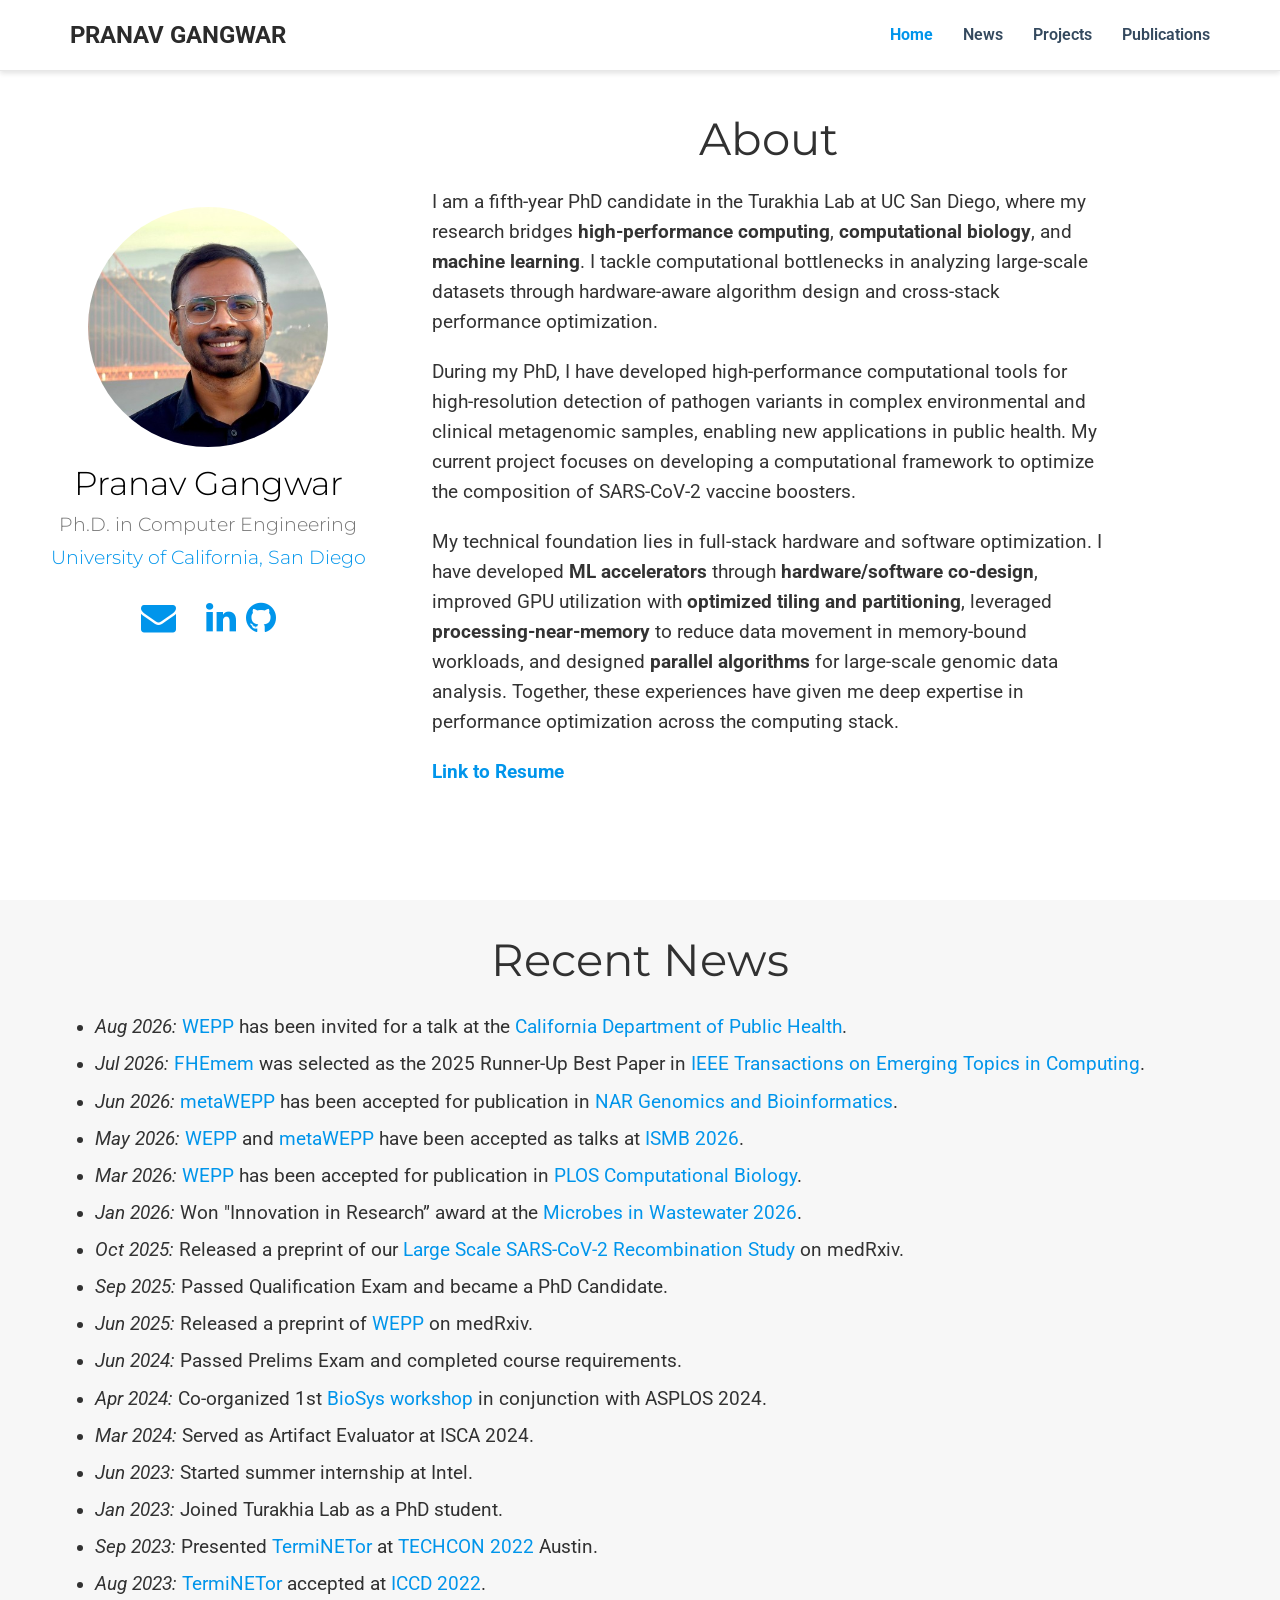
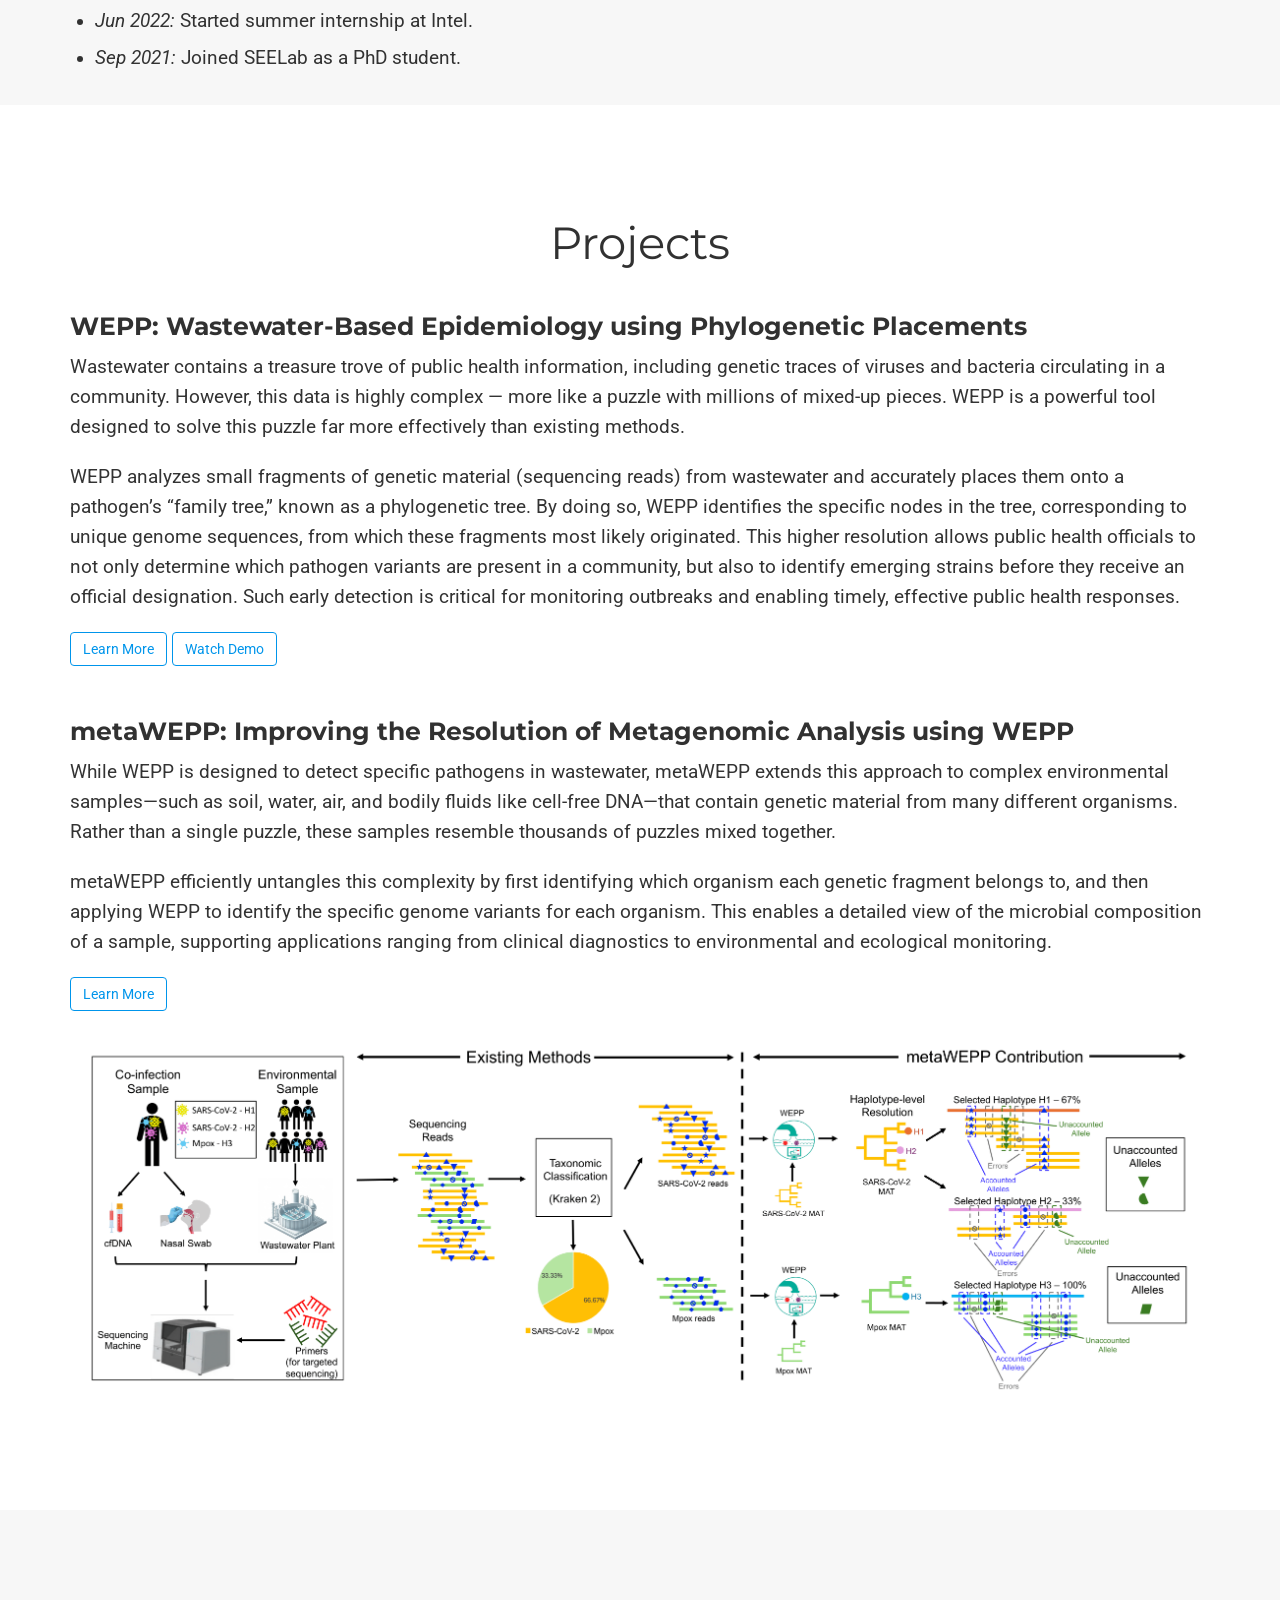
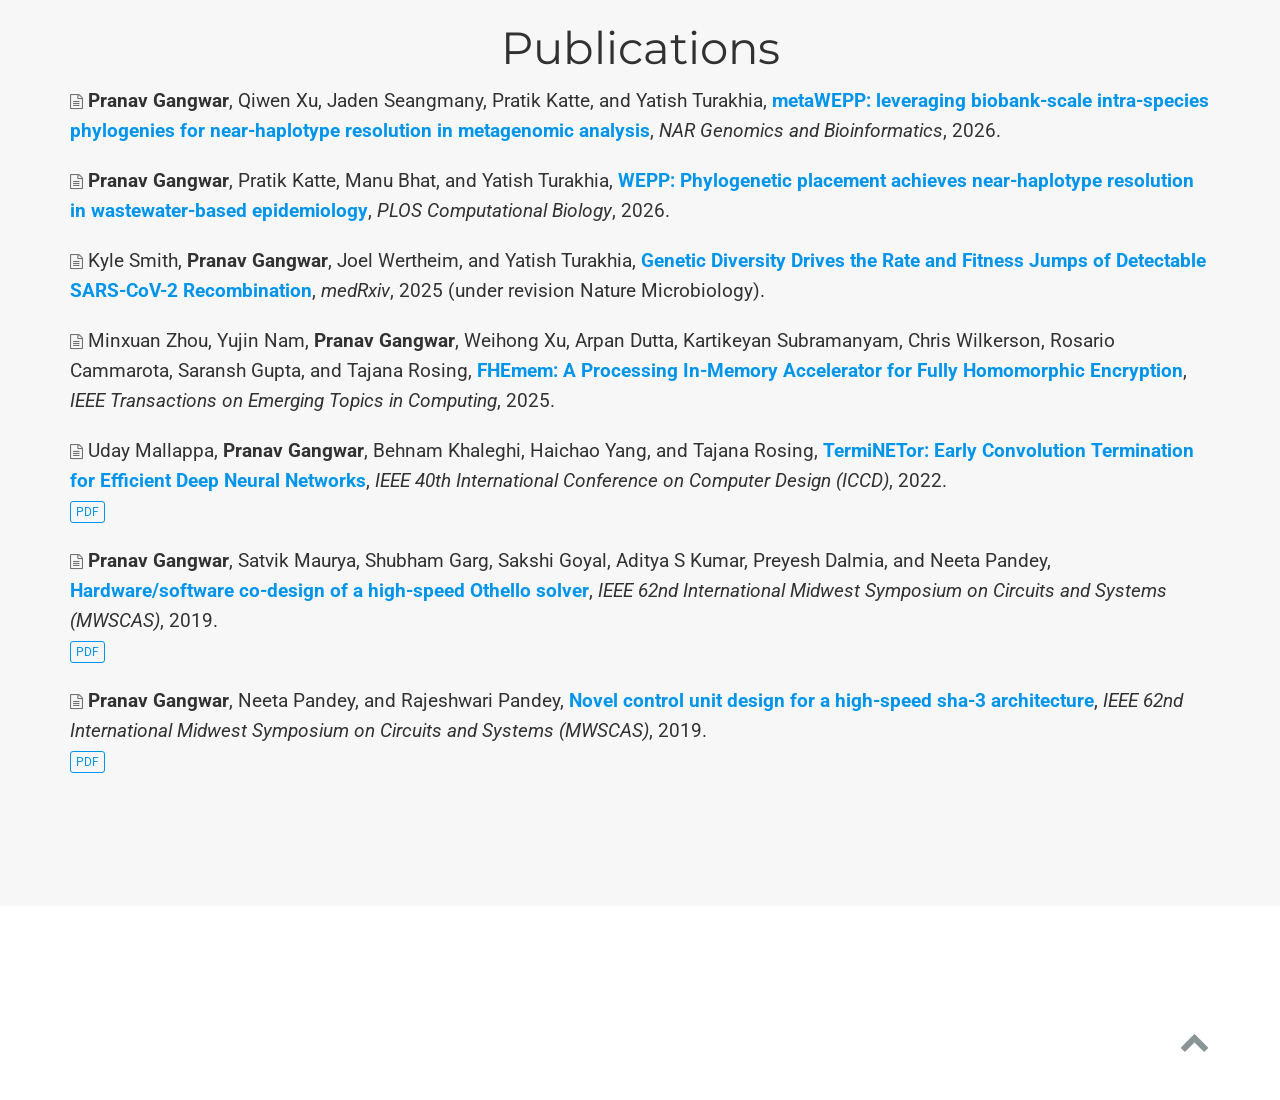
==== commit f58afb52: "Modify news" ====
--- a/index.html
+++ b/index.html
@@ -183,10 +183,10 @@
           <li><i>Jun 2026:</i> <a href="https://github.com/TurakhiaLab/metaWEPP" target="_blank" itemprop="url" rel="noopener">metaWEPP</a> has been accepted for publication in <a href="https://academic.oup.com/nargab" target="_blank" itemprop="url" rel="noopener">NAR Genomics and Bioinformatics</a>.</li>
           <li><i>May 2026:</i> <a href="https://turakhia.ucsd.edu/WEPP" target="_blank" itemprop="url" rel="noopener">WEPP</a> and <a href="https://github.com/TurakhiaLab/metaWEPP" target="_blank" itemprop="url" rel="noopener">metaWEPP</a> have been accepted as talks at <a href="https://www.iscb.org/ismb2026" target="_blank" itemprop="url" rel="noopener">ISMB 2026</a>.</li>
           <li><i>Mar 2026:</i> <a href="https://journals.plos.org/ploscompbiol/article?id=10.1371/journal.pcbi.1014124" target="_blank" itemprop="url" rel="noopener"> WEPP</a> has been accepted for publication in <a href="https://journals.plos.org/ploscompbiol/" target="_blank" itemprop="url" rel="noopener">PLOS Computational Biology</a>.</li>
-          <li><i>Jan 2026:</i> I won "Innovation in Research” award at the <a href="https://www.wastewateramr.com" target="_blank" itemprop="url" rel="noopener"> Microbes in Wastewater 2026</a>.</li>
-          <li><i>Oct 2025:</i> We released a preprint of our <a href="https://www.medrxiv.org/content/10.1101/2025.10.28.25338993v1" target="_blank" itemprop="url" rel="noopener"> Large Scale SARS-CoV-2 Recombination Study </a> on medRxiv.</li>
+          <li><i>Jan 2026:</i> Won "Innovation in Research” award at the <a href="https://www.wastewateramr.com" target="_blank" itemprop="url" rel="noopener"> Microbes in Wastewater 2026</a>.</li>
+          <li><i>Oct 2025:</i> Released a preprint of our <a href="https://www.medrxiv.org/content/10.1101/2025.10.28.25338993v1" target="_blank" itemprop="url" rel="noopener"> Large Scale SARS-CoV-2 Recombination Study </a> on medRxiv.</li>
           <li><i>Sep 2025:</i> Passed Qualification Exam and became a PhD Candidate.</li>
-          <li><i>Jun 2025:</i> We released a preprint of <a href="https://www.medrxiv.org/content/10.1101/2025.06.09.25329287v1" target="_blank" itemprop="url" rel="noopener"> WEPP</a> on medRxiv.</li>
+          <li><i>Jun 2025:</i> Released a preprint of <a href="https://www.medrxiv.org/content/10.1101/2025.06.09.25329287v1" target="_blank" itemprop="url" rel="noopener"> WEPP</a> on medRxiv.</li>
           <li><i>Jun 2024:</i> Passed Prelims Exam and completed course requirements.</li>
           <li><i>Apr 2024:</i> Co-organized 1st <a href="https://biosys-workshop.github.io/dist/index.html" target="_blank" itemprop="url" rel="noopener">BioSys workshop</a> in conjunction with ASPLOS 2024.</li>
           <li><i>Mar 2024:</i> Served as Artifact Evaluator at ISCA 2024.</li>
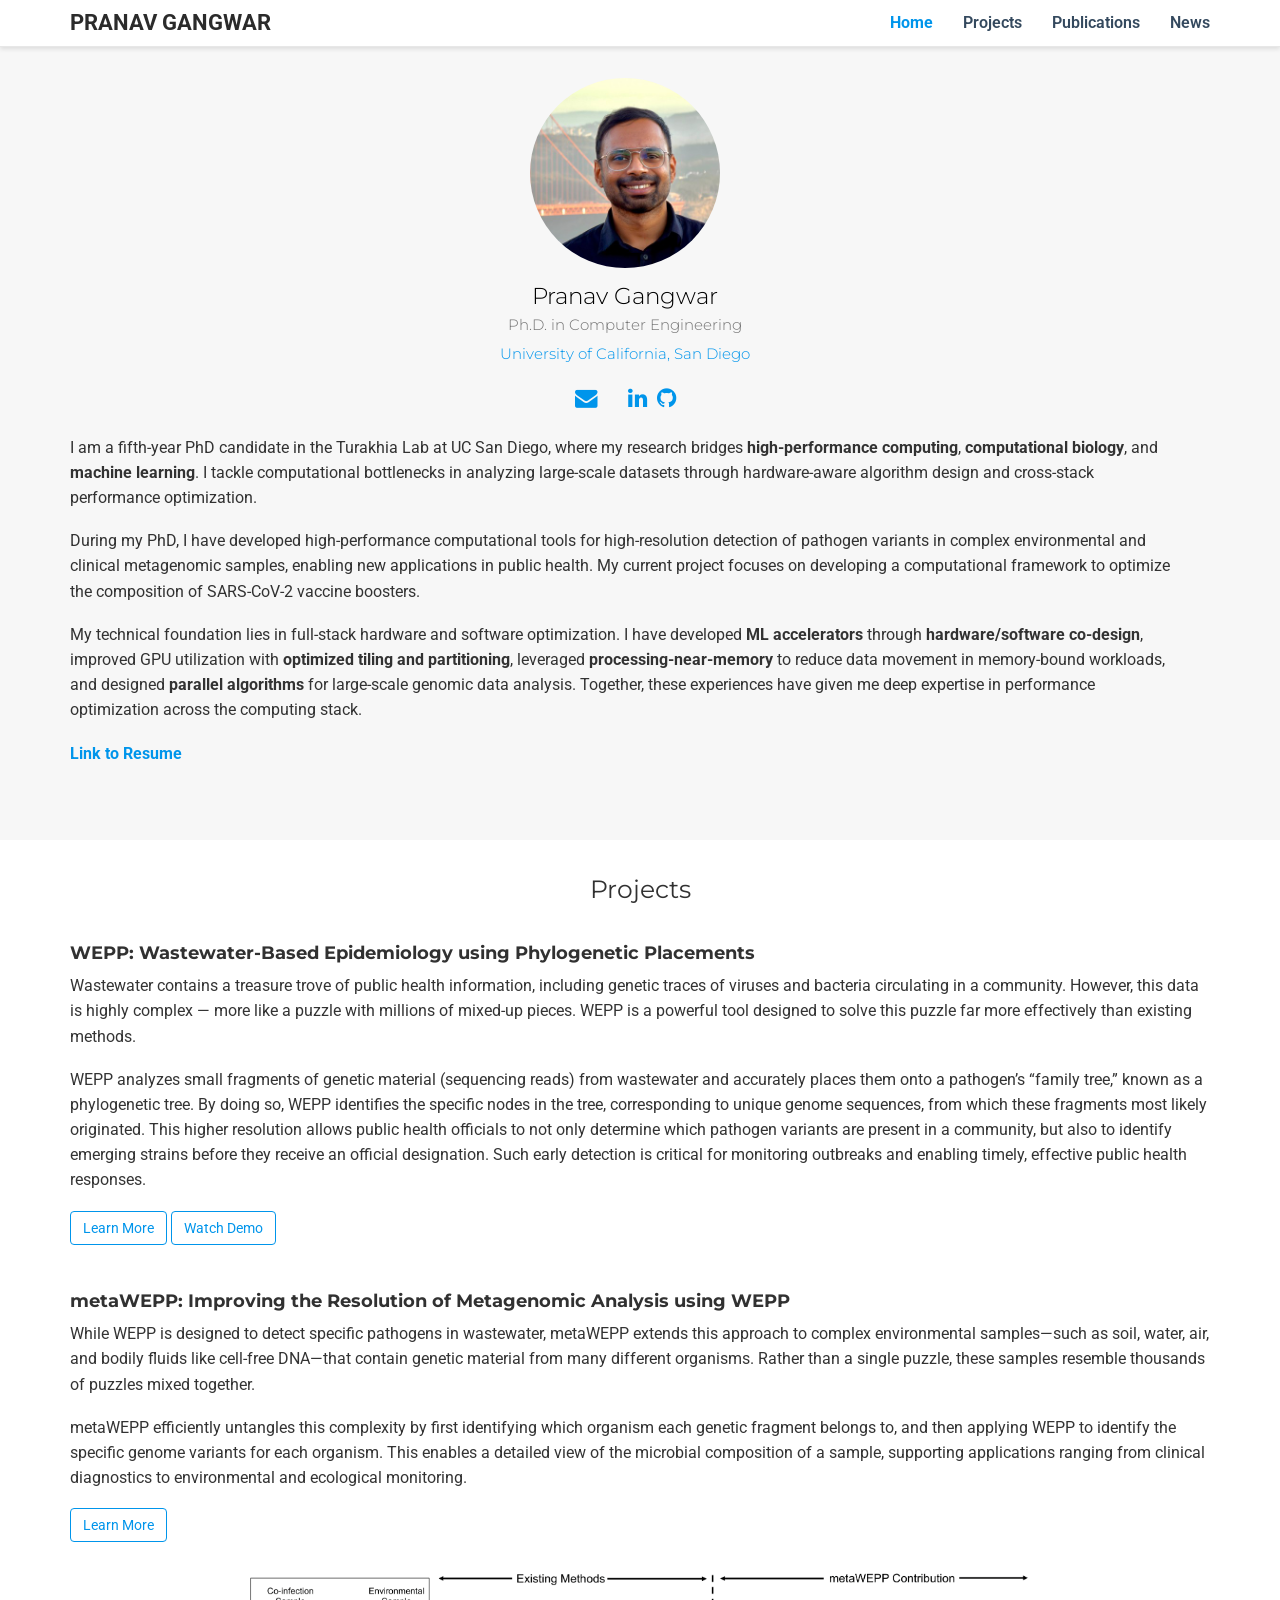
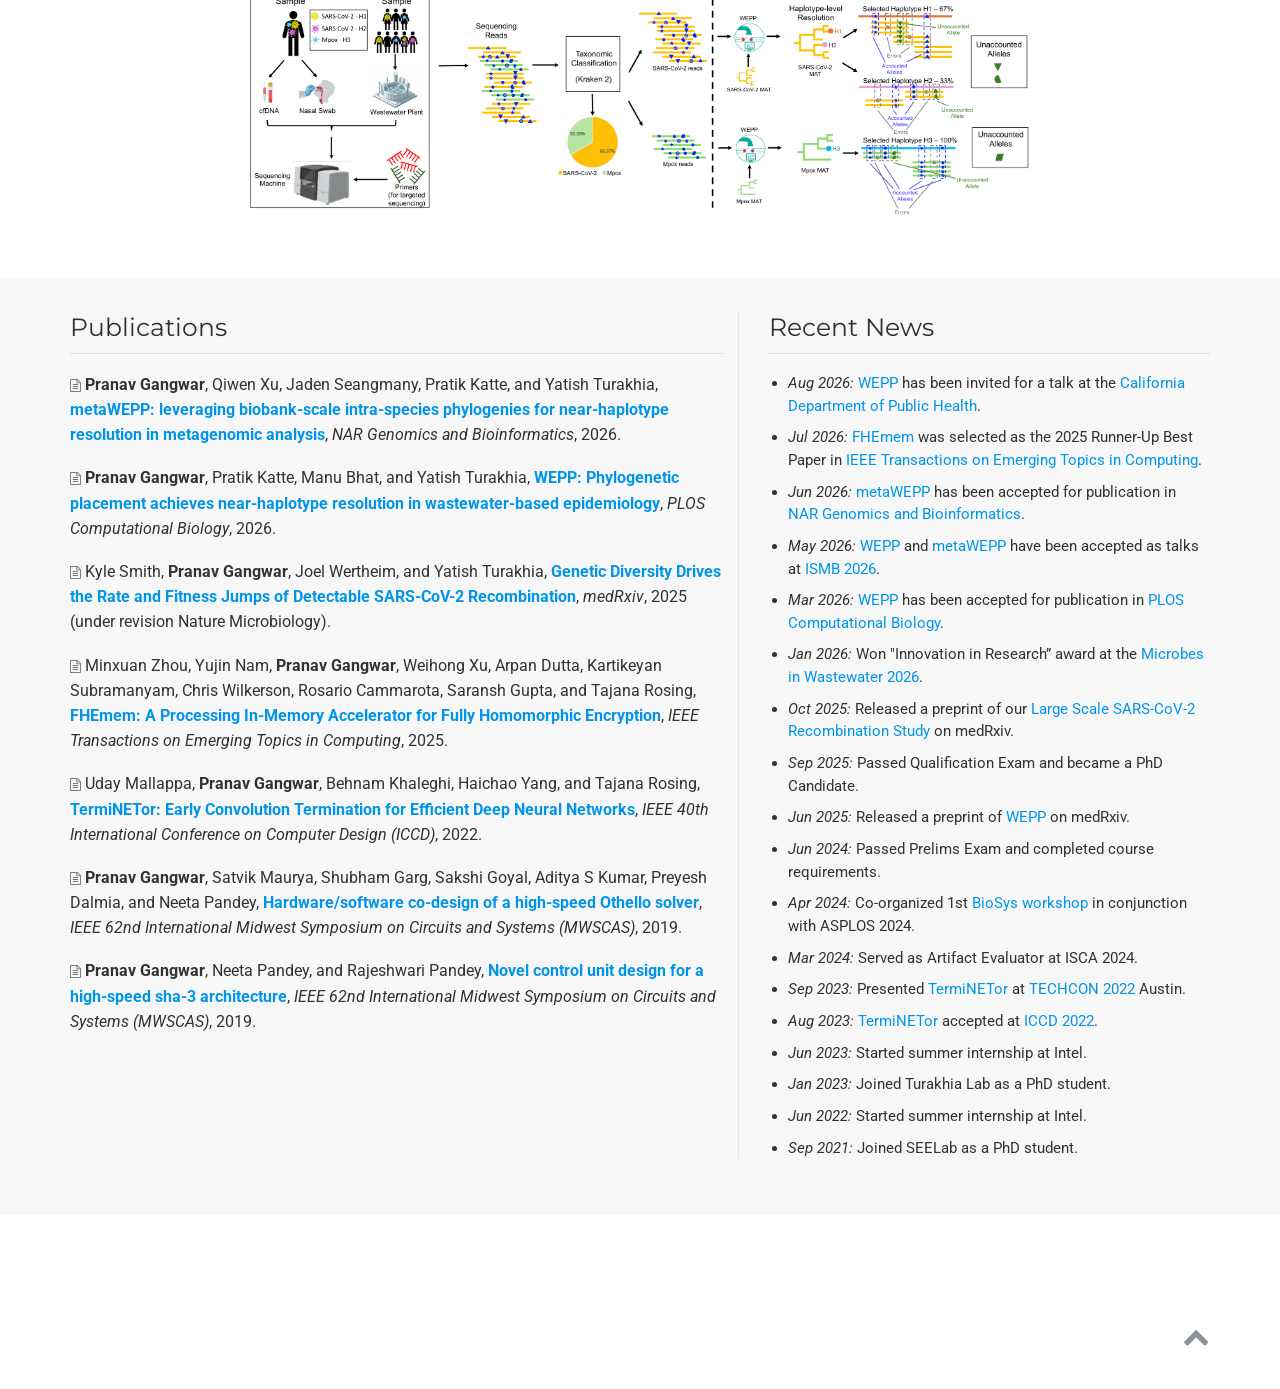
==== commit 002ce4e5: "Changing layout" ====
--- a/index.html
+++ b/index.html
@@ -77,11 +77,6 @@
           </a>
         </li>
         <li class="nav-item">
-          <a href="/#news" data-target="#news">
-            <span>News</span>
-          </a>
-        </li>
-        <li class="nav-item">
           <a href="/#projects" data-target="#projects">
             <span>Projects</span>
           </a>
@@ -91,6 +86,11 @@
             <span>Publications</span>
           </a>
         </li>
+        <li class="nav-item">
+          <a href="/#news" data-target="#news">
+            <span>News</span>
+          </a>
+        </li>
       </ul>
     </div>
   </div>
@@ -100,13 +100,8 @@
 
 <section id="about" class="home-section">
   <div class="container">
-    <div class="row about-title-row">
-      <div class="col-xs-12 col-md-7 col-md-push-4 section-heading about-text-heading">
-        <h1 class="text-center">About</h1>
-      </div>
-    </div>
     <div class="row about-content-row" itemprop="author" itemscope itemtype="http://schema.org/Person">
-      <div class="col-xs-12 col-md-4">
+      <div class="col-xs-12">
         <div id="profile">
           <div class="portrait" style="background-image: url('/img/portrait.jpg');"></div>
           <meta itemprop="image" content="https://pgangwar-ucsd.github.io/img/portrait.jpg">
@@ -122,36 +117,36 @@
             </h3>
           </div>
           <link itemprop="url" href="https://pgangwar-ucsd.github.io/">
-          <ul class="network-icon" aria-hidden="true">
-            <li>
-              <a itemprop="sameAs" href="mailto:pgangwar@ucsd.edu" target="_blank" rel="noopener">
-                <i class="fa fa-envelope big-icon"></i>
-              </a>
-            </li>
-            <li>
-              <a itemprop="sameAs" href="https://scholar.google.com/citations?user=Pp-PZXkAAAAJ&hl=en" target="_blank" rel="noopener">
-                <i class="ai ai-google-scholar big-icon"></i>
-              </a>
-            </li>
-            <li>
-              <a itemprop="sameAs" href="https://orcid.org/0009-0002-9738-900X" target="_blank" rel="noopener">
-                <i class="ai ai-orcid big-icon"></i>
-              </a>
-            </li>
-            <li>
-              <a itemprop="sameAs" href="https://www.linkedin.com/in/pranav-gangwar-a978b599/" target="_blank" rel="noopener">
-                <i class="fa fa-linkedin big-icon"></i>
-              </a>
-            </li>
-            <li>
-              <a itemprop="sameAs" href="https://github.com/pgangwar-ucsd" target="_blank" rel="noopener">
-                <i class="fa fa-github big-icon"></i>
+          <ul class="network-icon">
+            <li>
+              <a itemprop="sameAs" href="mailto:pgangwar@ucsd.edu" aria-label="Email">
+                <i class="fa fa-envelope big-icon" aria-hidden="true"></i>
+              </a>
+            </li>
+            <li>
+              <a itemprop="sameAs" href="https://scholar.google.com/citations?user=Pp-PZXkAAAAJ&hl=en" target="_blank" rel="noopener" aria-label="Google Scholar">
+                <i class="ai ai-google-scholar big-icon" aria-hidden="true"></i>
+              </a>
+            </li>
+            <li>
+              <a itemprop="sameAs" href="https://orcid.org/0009-0002-9738-900X" target="_blank" rel="noopener" aria-label="ORCID">
+                <i class="ai ai-orcid big-icon" aria-hidden="true"></i>
+              </a>
+            </li>
+            <li>
+              <a itemprop="sameAs" href="https://www.linkedin.com/in/pranav-gangwar-a978b599/" target="_blank" rel="noopener" aria-label="LinkedIn">
+                <i class="fa fa-linkedin big-icon" aria-hidden="true"></i>
+              </a>
+            </li>
+            <li>
+              <a itemprop="sameAs" href="https://github.com/pgangwar-ucsd" target="_blank" rel="noopener" aria-label="GitHub">
+                <i class="fa fa-github big-icon" aria-hidden="true"></i>
               </a>
             </li>
           </ul>
         </div>
       </div>
-      <div class="col-xs-12 col-md-7" itemprop="description">
+      <div class="col-xs-12 about-body" itemprop="description">
         <p>I am a fifth-year PhD candidate in the Turakhia Lab at UC San Diego, where my research bridges <strong>
           high-performance computing</strong>, <strong>computational biology</strong>, and <strong>machine 
           learning</strong>. I tackle computational bottlenecks in analyzing large-scale datasets through hardware-aware
@@ -170,13 +165,103 @@
   </div>
 </section>
 
+
+
+
+
+
+<section id="projects" class="home-section">
+  <div class="container">
+    <div class="row">
+      <div class="col-xs-12 section-heading">
+        <h1 class="text-center">Projects</h1>
+      </div>
+    </div>
+    <div class="row">
+      <div class="col-xs-12">
+        <div class="text-container" itemprop="description">
+          <h3 id="about">WEPP: Wastewater-Based Epidemiology using Phylogenetic Placements</h3>
+          <p> Wastewater contains a treasure trove of public health information, including genetic traces of viruses and bacteria circulating in a community. However, this data is highly complex — more like a puzzle with millions of mixed-up pieces. WEPP is a powerful tool designed to solve this puzzle far more effectively than existing methods.</p>
+          <p> WEPP analyzes small fragments of genetic material (sequencing reads) from wastewater and accurately places them onto a pathogen’s “family tree,” known as a phylogenetic tree. By doing so, WEPP identifies the specific nodes in the tree, corresponding to unique genome sequences, from which these fragments most likely originated. This higher resolution allows public health officials to not only determine which pathogen variants are present in a community, but also to identify emerging strains before they receive an official designation. Such early detection is critical for monitoring outbreaks and enabling timely, effective public health responses.</p>
+          <p>
+            <a class="btn btn-primary btn-outline" href="https://turakhia.ucsd.edu/WEPP" target="_blank" rel="noopener">Learn More</a>
+            <a class="btn btn-primary btn-outline" href="https://www.youtube.com/watch?v=fAhj2pSlTSM" target="_blank" rel="noopener">Watch Demo</a>
+          </p>
+        </div>
+        <div style="overflow: hidden;">
+        <img src="/img/WBE_gif.gif" class="project-image project-image-gif" style="margin-top: -30px;">
+        </div>
+      </div>
+    </div>
+    <div class="row">
+      <div class="col-xs-12">
+        <div class="text-container" itemprop="description">
+          <h3 id="about">metaWEPP: Improving the Resolution of Metagenomic Analysis using WEPP</h3>
+          <p>While WEPP is designed to detect specific pathogens in wastewater, metaWEPP extends this approach to complex environmental samples—such as soil, water, air, and bodily fluids like cell-free DNA—that contain genetic material from many different organisms. Rather than a single puzzle, these samples resemble thousands of puzzles mixed together.</p>
+          <p>metaWEPP efficiently untangles this complexity by first identifying which organism each genetic fragment belongs to, and then applying WEPP to identify the specific genome variants for each organism. This enables a detailed view of the microbial composition of a sample, supporting applications ranging from clinical diagnostics to environmental and ecological monitoring.</p>
+          <p>
+            <a class="btn btn-primary btn-outline" href="https://turakhia.ucsd.edu/metaWEPP" target="_blank" rel="noopener">Learn More</a>
+          </p>
+        </div>
+        <img src="/img/metaWEPP_Overview.png" class="project-image">
+      </div>
+    </div>
+  </div>
+</section>
+
+
+
 <section id="news" class="home-section">
   <div class="container">
     <div class="row">
-      <div class="col-xs-12 news-section-heading section-heading">
-        <h1 class="text-center">Recent News</h1>
-      </div>
-      <div class="col-xs-12 news-section-body">
+      <div class="col-xs-12 col-md-7 side-col" id="publications">
+        <div class="section-heading side-col-heading">
+          <h1>Publications</h1>
+        </div>
+        <div class="pub-list-item" style="margin-bottom: 1rem" itemscope itemtype="http://schema.org/CreativeWork">
+          <i class="fa fa-file-text-o pub-icon" aria-hidden="true"></i>
+          <span itemprop="author"> <b>Pranav Gangwar</b>, Qiwen Xu, Jaden Seangmany, Pratik Katte, and Yatish Turakhia</span>,
+          <a href="https://academic.oup.com/nargab/article/8/3/lqag080/8739580" target="_blank" itemprop="url" rel="noopener"><strong>metaWEPP: leveraging biobank-scale intra-species phylogenies for near-haplotype resolution in metagenomic analysis</strong></a>,
+          <em>NAR Genomics and Bioinformatics</em>, 2026.
+        </div>
+        <div class="pub-list-item" style="margin-bottom: 1rem" itemscope itemtype="http://schema.org/CreativeWork">
+          <i class="fa fa-file-text-o pub-icon" aria-hidden="true"></i>
+          <span itemprop="author"> <b>Pranav Gangwar</b>, Pratik Katte, Manu Bhat, and Yatish Turakhia</span>,
+          <a href="https://journals.plos.org/ploscompbiol/article?id=10.1371/journal.pcbi.1014124" target="_blank" itemprop="url" rel="noopener"><strong>WEPP: Phylogenetic placement achieves near-haplotype resolution in wastewater-based epidemiology</strong></a>,
+          <em>PLOS Computational Biology</em>, 2026.
+        </div>
+        <div class="pub-list-item" style="margin-bottom: 1rem" itemscope itemtype="http://schema.org/CreativeWork">
+          <i class="fa fa-file-text-o pub-icon" aria-hidden="true"></i>
+          <span itemprop="author"> Kyle Smith, <b>Pranav Gangwar</b>, Joel Wertheim, and Yatish Turakhia</span>,
+          <a href="https://www.medrxiv.org/content/10.1101/2025.10.28.25338993v1" target="_blank" itemprop="url" rel="noopener"><strong>Genetic Diversity Drives the Rate and Fitness Jumps of Detectable SARS-CoV-2 Recombination</strong></a>,
+          <em>medRxiv</em>, 2025 (under revision Nature Microbiology).
+        </div>
+        <div class="pub-list-item" style="margin-bottom: 1rem" itemscope itemtype="http://schema.org/CreativeWork">
+          <i class="fa fa-file-text-o pub-icon" aria-hidden="true"></i>
+          <span itemprop="author"> Minxuan Zhou, Yujin Nam, <b>Pranav Gangwar</b>, Weihong Xu, Arpan Dutta, Kartikeyan Subramanyam, Chris Wilkerson, Rosario Cammarota, Saransh Gupta, and Tajana Rosing</span>,
+          <a href="https://ieeexplore.ieee.org/document/10845064" target="_blank" itemprop="url" rel="noopener"><strong>FHEmem: A Processing In-Memory Accelerator for Fully Homomorphic Encryption</strong></a>,
+          <em>IEEE Transactions on Emerging Topics in Computing</em>, 2025.
+        </div>
+        <div class="pub-list-item" style="margin-bottom: 1rem" itemscope itemtype="http://schema.org/CreativeWork">
+          <i class="fa fa-file-text-o pub-icon" aria-hidden="true"></i>
+          <span itemprop="author"> Uday Mallappa, <b>Pranav Gangwar</b>, Behnam Khaleghi, Haichao Yang, and Tajana Rosing</span>,
+          <a href="https://ieeexplore.ieee.org/abstract/document/9978352" target="_blank" itemprop="url" rel="noopener"><strong>TermiNETor: Early Convolution Termination for Efficient Deep Neural Networks</strong></a>,
+          <em>IEEE 40th International Conference on Computer Design (ICCD)</em>, 2022.
+        </div>
+        <div class="pub-list-item" style="margin-bottom: 1rem" itemscope itemtype="http://schema.org/CreativeWork">
+          <i class="fa fa-file-text-o pub-icon" aria-hidden="true"></i>
+          <span itemprop="author"> <b>Pranav Gangwar</b>, Satvik Maurya, Shubham Garg, Sakshi Goyal, Aditya S Kumar, Preyesh Dalmia, and Neeta Pandey</span>, <a href="https://ieeexplore.ieee.org/abstract/document/8885136" target="_blank" itemprop="url" rel="noopener"><strong>Hardware/software co-design of a high-speed Othello solver</strong></a>, <em>IEEE 62nd International Midwest Symposium on Circuits and Systems (MWSCAS)</em>, 2019.
+        </div>
+        <div class="pub-list-item" style="margin-bottom: 1rem" itemscope itemtype="http://schema.org/CreativeWork">
+          <i class="fa fa-file-text-o pub-icon" aria-hidden="true"></i>
+          <span itemprop="author"> <b>Pranav Gangwar</b>, Neeta Pandey, and Rajeshwari Pandey</span>,
+          <a href="https://ieeexplore.ieee.org/abstract/document/8885323" target="_blank" itemprop="url" rel="noopener"><strong>Novel control unit design for a high-speed sha-3 architecture</strong></a>, <em>IEEE 62nd International Midwest Symposium on Circuits and Systems (MWSCAS)</em>, 2019.
+        </div>
+      </div>
+      <div class="col-xs-12 col-md-5 side-col">
+        <div class="section-heading side-col-heading">
+          <h1>Recent News</h1>
+        </div>
         <ul class="news-list">
           <li><i>Aug 2026:</i> <a href="https://turakhia.ucsd.edu/WEPP" target="_blank" itemprop="url" rel="noopener">WEPP</a> has been invited for a talk at the <a href="https://www.cdph.ca.gov" target="_blank" itemprop="url" rel="noopener">California Department of Public Health</a>.</li>
           <li><i>Jul 2026:</i> <a href="https://ieeexplore.ieee.org/document/10845064" target="_blank" itemprop="url" rel="noopener">FHEmem</a> was selected as the 2025 Runner-Up Best Paper in <a href="https://ieeexplore.ieee.org/xpl/RecentIssue.jsp?punumber=6245516" target="_blank" itemprop="url" rel="noopener">IEEE Transactions on Emerging Topics in Computing</a>.</li>
@@ -190,114 +275,13 @@
           <li><i>Jun 2024:</i> Passed Prelims Exam and completed course requirements.</li>
           <li><i>Apr 2024:</i> Co-organized 1st <a href="https://biosys-workshop.github.io/dist/index.html" target="_blank" itemprop="url" rel="noopener">BioSys workshop</a> in conjunction with ASPLOS 2024.</li>
           <li><i>Mar 2024:</i> Served as Artifact Evaluator at ISCA 2024.</li>
+          <li><i>Sep 2023:</i> Presented <a href="https://ieeexplore.ieee.org/abstract/document/9978352" target="_blank" itemprop="url" rel="noopener">TermiNETor</a> at <a href="https://techcon.secure-platform.com/2022" target="_blank" itemprop="url" rel="noopener">TECHCON 2022</a> Austin.</li>
+          <li><i>Aug 2023:</i> <a href="https://ieeexplore.ieee.org/abstract/document/9978352" target="_blank" itemprop="url" rel="noopener">TermiNETor</a> accepted at <a href="https://iccd-conf.com/2022/Home.html" target="_blank" itemprop="url" rel="noopener">ICCD 2022</a>.</li>
           <li><i>Jun 2023:</i> Started summer internship at Intel.</li>
           <li><i>Jan 2023:</i> Joined Turakhia Lab as a PhD student.</li>
-          <li><i>Sep 2023:</i> Presented <a href="https://ieeexplore.ieee.org/abstract/document/9978352" target="_blank" itemprop="url" rel="noopener">TermiNETor</a> at <a href="https://techcon.secure-platform.com/2022" target="_blank" itemprop="url" rel="noopener">TECHCON 2022</a> Austin.</li>
-          <li><i>Aug 2023:</i> <a href="https://ieeexplore.ieee.org/abstract/document/9978352" target="_blank" itemprop="url" rel="noopener">TermiNETor</a> accepted at <a href="https://iccd-conf.com/2022/Home.html" target="_blank" itemprop="url" rel="noopener">ICCD 2022</a>.</li>
           <li><i>Jun 2022:</i> Started summer internship at Intel.</li>
           <li><i>Sep 2021:</i> Joined SEELab as a PhD student.</li>
         </ul>
-      </div>
-    </div>
-  </div>
-</section>
-
-
-
-
-
-<section id="projects" class="home-section">
-  <div class="container">
-    <div class="row">
-      <div class="col-xs-12 section-heading">
-        <h1 class="text-center">Projects</h1>
-      </div>
-    </div>
-    <div class="row">
-      <div class="col-xs-12">
-        <div class="text-container" itemprop="description">
-          <h3 id="about">WEPP: Wastewater-Based Epidemiology using Phylogenetic Placements</h3>
-          <p> Wastewater contains a treasure trove of public health information, including genetic traces of viruses and bacteria circulating in a community. However, this data is highly complex — more like a puzzle with millions of mixed-up pieces. WEPP is a powerful tool designed to solve this puzzle far more effectively than existing methods.</p>
-          <p> WEPP analyzes small fragments of genetic material (sequencing reads) from wastewater and accurately places them onto a pathogen’s “family tree,” known as a phylogenetic tree. By doing so, WEPP identifies the specific nodes in the tree, corresponding to unique genome sequences, from which these fragments most likely originated. This higher resolution allows public health officials to not only determine which pathogen variants are present in a community, but also to identify emerging strains before they receive an official designation. Such early detection is critical for monitoring outbreaks and enabling timely, effective public health responses.</p>
-          <p>
-            <a class="btn btn-primary btn-outline" href="https://turakhia.ucsd.edu/WEPP" target="_blank" rel="noopener">Learn More</a>
-            <a class="btn btn-primary btn-outline" href="https://www.youtube.com/watch?v=fAhj2pSlTSM" target="_blank" rel="noopener">Watch Demo</a>
-          </p>
-        </div>
-        <div style="overflow: hidden;">
-        <img src="/img/WBE_gif.gif" class="project-image" style="margin-top: -60px;">
-        </div>
-      </div>
-    </div>
-    <div class="row">
-      <div class="col-xs-12">
-        <div class="text-container" itemprop="description">
-          <h3 id="about">metaWEPP: Improving the Resolution of Metagenomic Analysis using WEPP</h3>
-          <p>While WEPP is designed to detect specific pathogens in wastewater, metaWEPP extends this approach to complex environmental samples—such as soil, water, air, and bodily fluids like cell-free DNA—that contain genetic material from many different organisms. Rather than a single puzzle, these samples resemble thousands of puzzles mixed together.</p>
-          <p>metaWEPP efficiently untangles this complexity by first identifying which organism each genetic fragment belongs to, and then applying WEPP to identify the specific genome variants for each organism. This enables a detailed view of the microbial composition of a sample, supporting applications ranging from clinical diagnostics to environmental and ecological monitoring.</p>
-          <p>
-            <a class="btn btn-primary btn-outline" href="https://turakhia.ucsd.edu/metaWEPP" target="_blank" rel="noopener">Learn More</a>
-          </p>
-        </div>
-        <img src="/img/metaWEPP_Overview.png" class="project-image">
-      </div>
-    </div>
-  </div>
-</section>
-
-
-
-<section id="publications" class="home-section">
-  <div class="container">
-    <div class="row">
-      <div class="col-xs-12 section-heading">
-        <h1 class="text-center">Publications</h1>
-      </div>
-    </div>
-    <div class="row">
-      <div class="col-xs-12">
-        <div class="pub-list-item" style="margin-bottom: 1rem" itemscope itemtype="http://schema.org/CreativeWork">
-          <i class="fa fa-file-text-o pub-icon" aria-hidden="true"></i>
-          <span itemprop="author"> <b>Pranav Gangwar</b>, Qiwen Xu, Jaden Seangmany, Pratik Katte, and Yatish Turakhia</span>,
-          <a href="https://academic.oup.com/nargab/article/8/3/lqag080/8739580" target="_blank" itemprop="url" rel="noopener"><strong>metaWEPP: leveraging biobank-scale intra-species phylogenies for near-haplotype resolution in metagenomic analysis</strong></a>,
-          <em>NAR Genomics and Bioinformatics</em>, 2026.
-        </div>
-        <div class="pub-list-item" style="margin-bottom: 1rem" itemscope itemtype="http://schema.org/CreativeWork">
-          <i class="fa fa-file-text-o pub-icon" aria-hidden="true"></i>
-          <span itemprop="author"> <b>Pranav Gangwar</b>, Pratik Katte, Manu Bhat, and Yatish Turakhia</span>,
-          <a href="https://journals.plos.org/ploscompbiol/article?id=10.1371/journal.pcbi.1014124" target="_blank" itemprop="url" rel="noopener"><strong>WEPP: Phylogenetic placement achieves near-haplotype resolution in wastewater-based epidemiology</strong></a>,
-          <em>PLOS Computational Biology</em>, 2026.
-        </div>
-        <div class="pub-list-item" style="margin-bottom: 1rem" itemscope itemtype="http://schema.org/CreativeWork">
-          <i class="fa fa-file-text-o pub-icon" aria-hidden="true"></i>
-          <span itemprop="author"> Kyle Smith, <b>Pranav Gangwar</b>, Joel Wertheim, and Yatish Turakhia</span>,
-          <a href="https://www.medrxiv.org/content/10.1101/2025.10.28.25338993v1" target="_blank" itemprop="url" rel="noopener"><strong>Genetic Diversity Drives the Rate and Fitness Jumps of Detectable SARS-CoV-2 Recombination</strong></a>,
-          <em>medRxiv</em>, 2025 (under revision Nature Microbiology).
-        </div>
-        <div class="pub-list-item" style="margin-bottom: 1rem" itemscope itemtype="http://schema.org/CreativeWork">
-          <i class="fa fa-file-text-o pub-icon" aria-hidden="true"></i>
-          <span itemprop="author"> Minxuan Zhou, Yujin Nam, <b>Pranav Gangwar</b>, Weihong Xu, Arpan Dutta, Kartikeyan Subramanyam, Chris Wilkerson, Rosario Cammarota, Saransh Gupta, and Tajana Rosing</span>,
-          <a href="https://ieeexplore.ieee.org/document/10845064" target="_blank" itemprop="url" rel="noopener"><strong>FHEmem: A Processing In-Memory Accelerator for Fully Homomorphic Encryption</strong></a>,
-          <em>IEEE Transactions on Emerging Topics in Computing</em>, 2025.
-        </div>
-        <div class="pub-list-item" style="margin-bottom: 1rem" itemscope itemtype="http://schema.org/CreativeWork">
-          <i class="fa fa-file-text-o pub-icon" aria-hidden="true"></i>
-          <span itemprop="author"> Uday Mallappa, <b>Pranav Gangwar</b>, Behnam Khaleghi, Haichao Yang, and Tajana Rosing</span>,
-          <a href="https://ieeexplore.ieee.org/abstract/document/9978352" target="_blank" itemprop="url" rel="noopener"><strong>TermiNETor: Early Convolution Termination for Efficient Deep Neural Networks</strong></a>,
-          <em>IEEE 40th International Conference on Computer Design (ICCD)</em>, 2022.
-          <p><a class="btn btn-primary btn-outline btn-xs" href="https://pgangwar-ucsd.github.io/publications/TermiNETor.pdf" target="_blank" rel="noopener"> PDF </a></p>
-        </div>
-        <div class="pub-list-item" style="margin-bottom: 1rem" itemscope itemtype="http://schema.org/CreativeWork">
-          <i class="fa fa-file-text-o pub-icon" aria-hidden="true"></i>
-          <span itemprop="author"> <b>Pranav Gangwar</b>, Satvik Maurya, Shubham Garg, Sakshi Goyal, Aditya S Kumar, Preyesh Dalmia, and Neeta Pandey</span>, <a href="https://ieeexplore.ieee.org/abstract/document/8885136" target="_blank" itemprop="url" rel="noopener"><strong>Hardware/software co-design of a high-speed Othello solver</strong></a>, <em>IEEE 62nd International Midwest Symposium on Circuits and Systems (MWSCAS)</em>, 2019.
-          <p><a class="btn btn-primary btn-outline btn-xs" href="https://pgangwar-ucsd.github.io/publications/Othello.pdf" target="_blank" rel="noopener"> PDF </a></p>
-        </div>
-        <div class="pub-list-item" style="margin-bottom: 1rem" itemscope itemtype="http://schema.org/CreativeWork">
-          <i class="fa fa-file-text-o pub-icon" aria-hidden="true"></i>
-          <span itemprop="author"> <b>Pranav Gangwar</b>, Neeta Pandey, and Rajeshwari Pandey</span>,
-          <a href="https://ieeexplore.ieee.org/abstract/document/8885323" target="_blank" itemprop="url" rel="noopener"><strong>Novel control unit design for a high-speed sha-3 architecture</strong></a>, <em>IEEE 62nd International Midwest Symposium on Circuits and Systems (MWSCAS)</em>, 2019.
-          <p><a class="btn btn-primary btn-outline btn-xs" href="https://pgangwar-ucsd.github.io/publications/SHA-3.pdf" target="_blank" rel="noopener"> PDF</a></p>
-        </div>
       </div>
     </div>
   </div>
--- a/styles.css
+++ b/styles.css
@@ -33,7 +33,7 @@
 }
 @media screen and (min-width: 58em) {
   html {
-    font-size: 20px;
+    font-size: 18px;
   }
 }
 
@@ -43,7 +43,7 @@
   line-height: inherit;
   color: inherit;
   background-color: #fff;
-  margin-top: 71px; /* Offset body content by navbar height. */
+  margin-top: 46px; /* Offset body content by navbar height. */
   padding-top: 0;
   counter-reset: captions;
 }
@@ -97,16 +97,16 @@
   overflow-wrap: break-word; /* Ensures very long heading words do not overflow into content. */
 }
 h1 {
-  font-size: 2.25rem;
+  font-size: 1.5rem;
 }
 h2 {
   margin-top: 1rem;
-  font-size: 1.5rem;
+  font-size: 1.125rem;
 }
 h3 {
   font-weight: 700;
   margin-top: 1.5rem;
-  font-size: 1.25rem;
+  font-size: 1rem;
 }
 h4, h5, h6 {
   font-weight: 700;
@@ -353,7 +353,7 @@
 
 .home-section {
   background-color: rgb(255, 255, 255);
-  padding: 110px 0 110px 0;
+  padding: 34px 0 56px 0;
   -webkit-animation: intro 0.3s both;
   animation: intro 0.3s both;
   -webkit-animation-delay: 0.15s;
@@ -365,14 +365,8 @@
 }
 
 #about.home-section {
-  min-height: calc(100vh - 71px);
-  min-height: calc(100svh - 71px);
-  padding-top: 40px;
-  padding-bottom: 40px;
-}
-
-#about.home-section .container {
-  width: 100%;
+  padding-top: 12px;
+  padding-bottom: 56px;
 }
 
 #about .row {
@@ -389,35 +383,31 @@
   clear: both;
 }
 
-#about .col-md-7 {
-  padding-right: 2rem;
-}
-
-#about .about-title-row {
-  margin-bottom: 0.25rem;
-}
-
-#about .about-text-heading {
-  text-align: center;
-  padding-right: 2rem;
-}
-
-#about .about-text-heading h1 {
-  margin: 0 0 0.75rem 0;
+/* Stacked about: profile on top, prose below.
+   No max-width here, so the intro spans the same measure as the
+   project descriptions (both are a plain Bootstrap container). */
+#about .about-body {
+  float: none;
+}
+
+#about #profile {
+  padding-top: 4px;
+  padding-bottom: 0;
 }
 
 #about #profile .portrait-title h2 {
-  font-size: 1.65em;
-  margin: 16px 0 8px 0;
+  font-size: 1.25rem;
+  margin: 14px 0 6px 0;
 }
 
 #about #profile .portrait-title h3 {
-  font-size: 0.95rem;
+  font-size: 0.8125rem;
+  margin-top: 0.35rem;
 }
 
 #about #profile .portrait {
-  width: 240px;
-  height: 240px;
+  width: 190px;
+  height: 190px;
   -webkit-background-size: cover;
   background-size: cover;
   background-position: center center;
@@ -429,92 +419,88 @@
 }
 
 #about #profile ul.network-icon {
-  margin-top: 20px;
+  margin-top: 12px;
+  margin-bottom: 0;
 }
 
 #about .big-icon {
-  font-size: 1.75rem;
-}
-
-@media screen and (max-width: 1200px) {
-  #about.home-section {
-    min-height: calc(100vh - 51px);
-    min-height: calc(100svh - 51px);
-  }
-}
-
-@media screen and (max-width: 991px) {
-  #about .col-md-7,
-  #about .about-text-heading {
-    padding-right: 15px;
-  }
-
-  .news-section-body {
-    padding-right: 15px;
-  }
-}
-
-.home-section:nth-of-type(even) {
+  font-size: 1.25rem;
+}
+
+
+#about.home-section,
+#news.home-section {
   background-color: rgb(247, 247, 247);
 }
 
-#news.home-section {
-  padding-top: 32px;
-  padding-bottom: 32px;
+#projects.home-section {
+  background-color: rgb(255, 255, 255);
 }
 
 @media screen and (max-width: 768px) {
   .home-section {
-    padding: 60px 0 60px 0;
-  }
-  #news.home-section {
-    padding-top: 24px;
-    padding-bottom: 24px;
+    padding: 40px 0 40px 0;
   }
   .home-section:first-of-type {
     padding-top: 40px;
   }
 }
 
+/* Side-by-side Publications / News columns */
+.side-col-heading {
+  margin-bottom: 1rem;
+  border-bottom: 1px solid rgba(0, 0, 0, 0.1);
+}
+
+.side-col-heading h1 {
+  text-align: left;
+  font-size: 1.25rem;
+  margin: 0 0 8px 0;
+}
+
+@media screen and (min-width: 992px) {
+  .side-col + .side-col {
+    border-left: 1px solid rgba(0, 0, 0, 0.08);
+  }
+  .side-col + .side-col {
+    padding-left: 30px;
+  }
+}
+
+@media screen and (max-width: 991px) {
+  .side-col + .side-col {
+    margin-top: 2.5rem;
+  }
+}
+
 .section-heading h1 {
   margin: 0 0 10px 0;
+  font-size: 1.375rem;
 }
 
 /* Unified body text across home page sections */
-#about .col-md-7 p,
-.news-list,
+#about .about-body p,
 #projects .text-container p,
 .pub-list-item {
-  font-size: 0.9375rem;
+  font-size: 0.875rem;
   line-height: 1.6;
 }
 
-#about .col-md-7 p {
+#about .about-body p {
   margin-bottom: 1rem;
 }
 
-/* News section: title on top, compact list */
-.news-section-heading {
-  text-align: center;
-  margin-bottom: 0.75rem;
-}
-
-.news-section-heading h1 {
-  margin: 0 0 0.5rem 0;
-}
-
-.news-section-body {
-  padding-left: 0;
-  padding-right: 2rem;
-}
-
+/* Compact news list in its side column */
 .news-list {
   margin-bottom: 0;
+  padding-left: 1.1rem;
+  font-size: 0.8125rem;
+  line-height: 1.55;
 }
 
 .news-list li {
-  margin-bottom: 0.45rem;
-  line-height: 1.5;
+  margin-bottom: 0.5rem;
+  line-height: 1.55;
 }
 
 .news-list li:last-child {
@@ -604,10 +590,18 @@
  **************************************************/
 
 .project-image {
-  max-width: 100%;
+  max-width: 810px;
+  width: 100%;
   height: auto;
+  margin: 0 auto;
   -o-object-fit: contain;
   object-fit: contain;
+}
+
+/* The WBE gif is a 16:9 illustration, so it needs less width than the
+   wide metaWEPP schematic to read at the same scale. */
+.project-image-gif {
+  max-width: 744px;
 }
 
 #profile {
@@ -1274,7 +1268,7 @@
  **************************************************/
 
 .navbar {
-  min-height: 70px !important;
+  min-height: 46px !important;
 }
 
 .navbar-default {
@@ -1326,9 +1320,9 @@
 .navbar-brand,
 .navbar-nav li a {
   height: inherit;
-  line-height: 50px;
-  padding-top: 10px;
-  padding-bottom: 10px;
+  line-height: 32px;
+  padding-top: 7px;
+  padding-bottom: 7px;
 }
 
 .navbar-brand img {
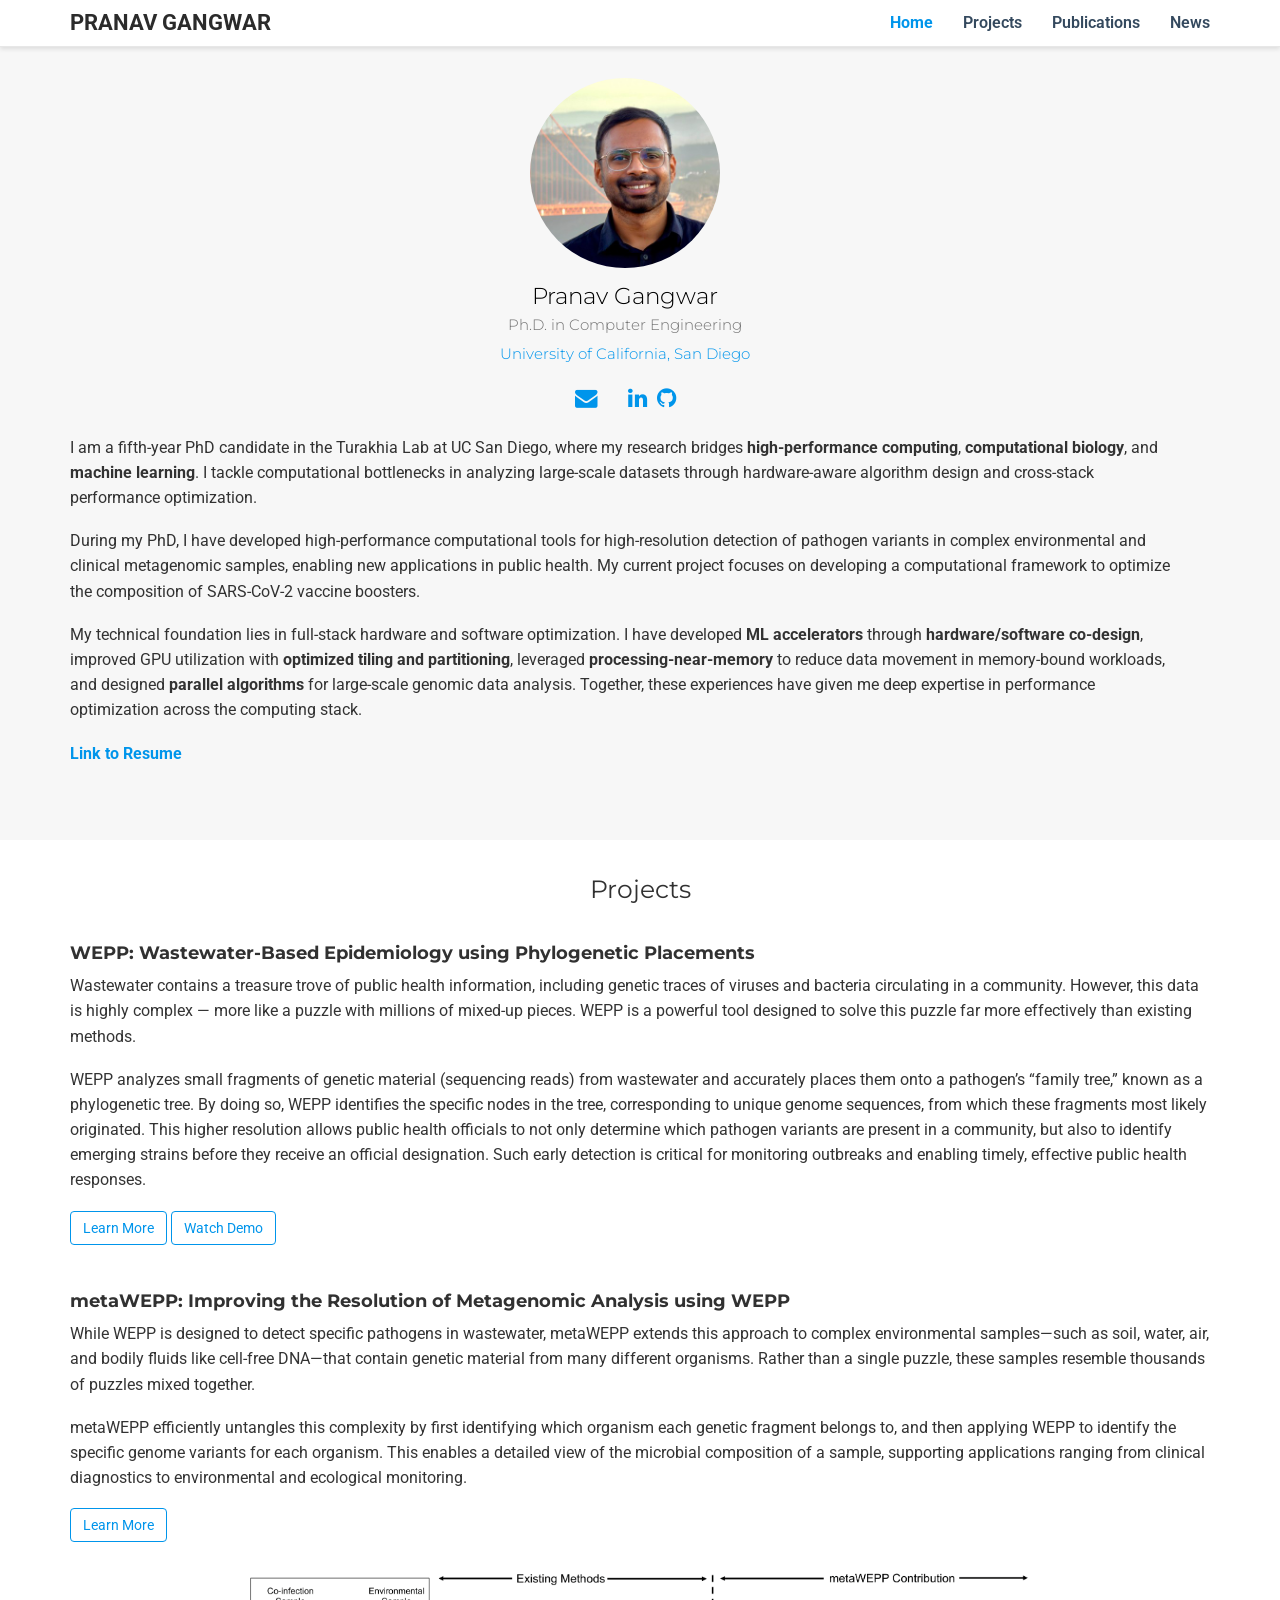
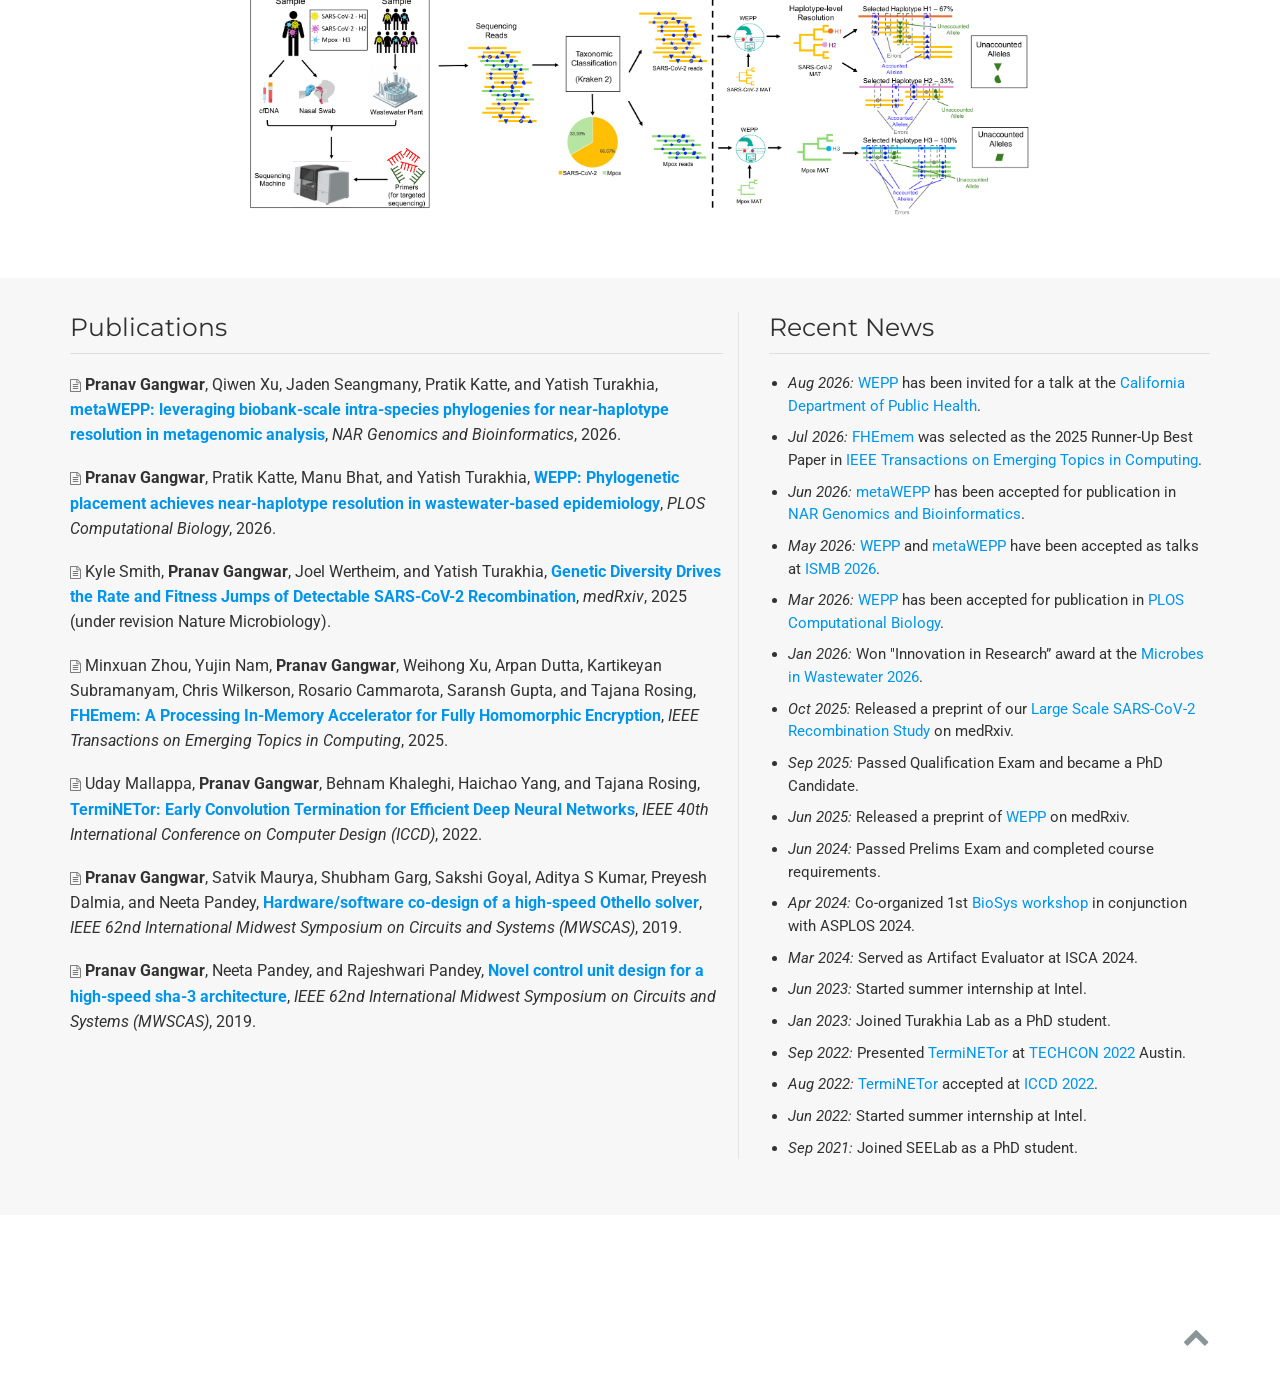
==== commit 29903a98: "Updating dates of few news events" ====
--- a/index.html
+++ b/index.html
@@ -275,10 +275,10 @@
           <li><i>Jun 2024:</i> Passed Prelims Exam and completed course requirements.</li>
           <li><i>Apr 2024:</i> Co-organized 1st <a href="https://biosys-workshop.github.io/dist/index.html" target="_blank" itemprop="url" rel="noopener">BioSys workshop</a> in conjunction with ASPLOS 2024.</li>
           <li><i>Mar 2024:</i> Served as Artifact Evaluator at ISCA 2024.</li>
-          <li><i>Sep 2023:</i> Presented <a href="https://ieeexplore.ieee.org/abstract/document/9978352" target="_blank" itemprop="url" rel="noopener">TermiNETor</a> at <a href="https://techcon.secure-platform.com/2022" target="_blank" itemprop="url" rel="noopener">TECHCON 2022</a> Austin.</li>
-          <li><i>Aug 2023:</i> <a href="https://ieeexplore.ieee.org/abstract/document/9978352" target="_blank" itemprop="url" rel="noopener">TermiNETor</a> accepted at <a href="https://iccd-conf.com/2022/Home.html" target="_blank" itemprop="url" rel="noopener">ICCD 2022</a>.</li>
           <li><i>Jun 2023:</i> Started summer internship at Intel.</li>
           <li><i>Jan 2023:</i> Joined Turakhia Lab as a PhD student.</li>
+          <li><i>Sep 2022:</i> Presented <a href="https://ieeexplore.ieee.org/abstract/document/9978352" target="_blank" itemprop="url" rel="noopener">TermiNETor</a> at <a href="https://techcon.secure-platform.com/2022" target="_blank" itemprop="url" rel="noopener">TECHCON 2022</a> Austin.</li>
+          <li><i>Aug 2022:</i> <a href="https://ieeexplore.ieee.org/abstract/document/9978352" target="_blank" itemprop="url" rel="noopener">TermiNETor</a> accepted at <a href="https://iccd-conf.com/2022/Home.html" target="_blank" itemprop="url" rel="noopener">ICCD 2022</a>.</li>
           <li><i>Jun 2022:</i> Started summer internship at Intel.</li>
           <li><i>Sep 2021:</i> Joined SEELab as a PhD student.</li>
         </ul>
--- a/styles.css
+++ b/styles.css
@@ -383,11 +383,13 @@
   clear: both;
 }
 
-/* Stacked about: profile on top, prose below.
-   No max-width here, so the intro spans the same measure as the
-   project descriptions (both are a plain Bootstrap container). */
+/* Stacked about: profile on top, prose below. The intro keeps Bootstrap's
+   column float so its box clears the floated profile column above it —
+   with float:none the paragraph box overlaps the profile and swallows
+   clicks on the portrait links. No max-width, so the intro spans the same
+   measure as the project descriptions. */
 #about .about-body {
-  float: none;
+  clear: both;
 }
 
 #about #profile {
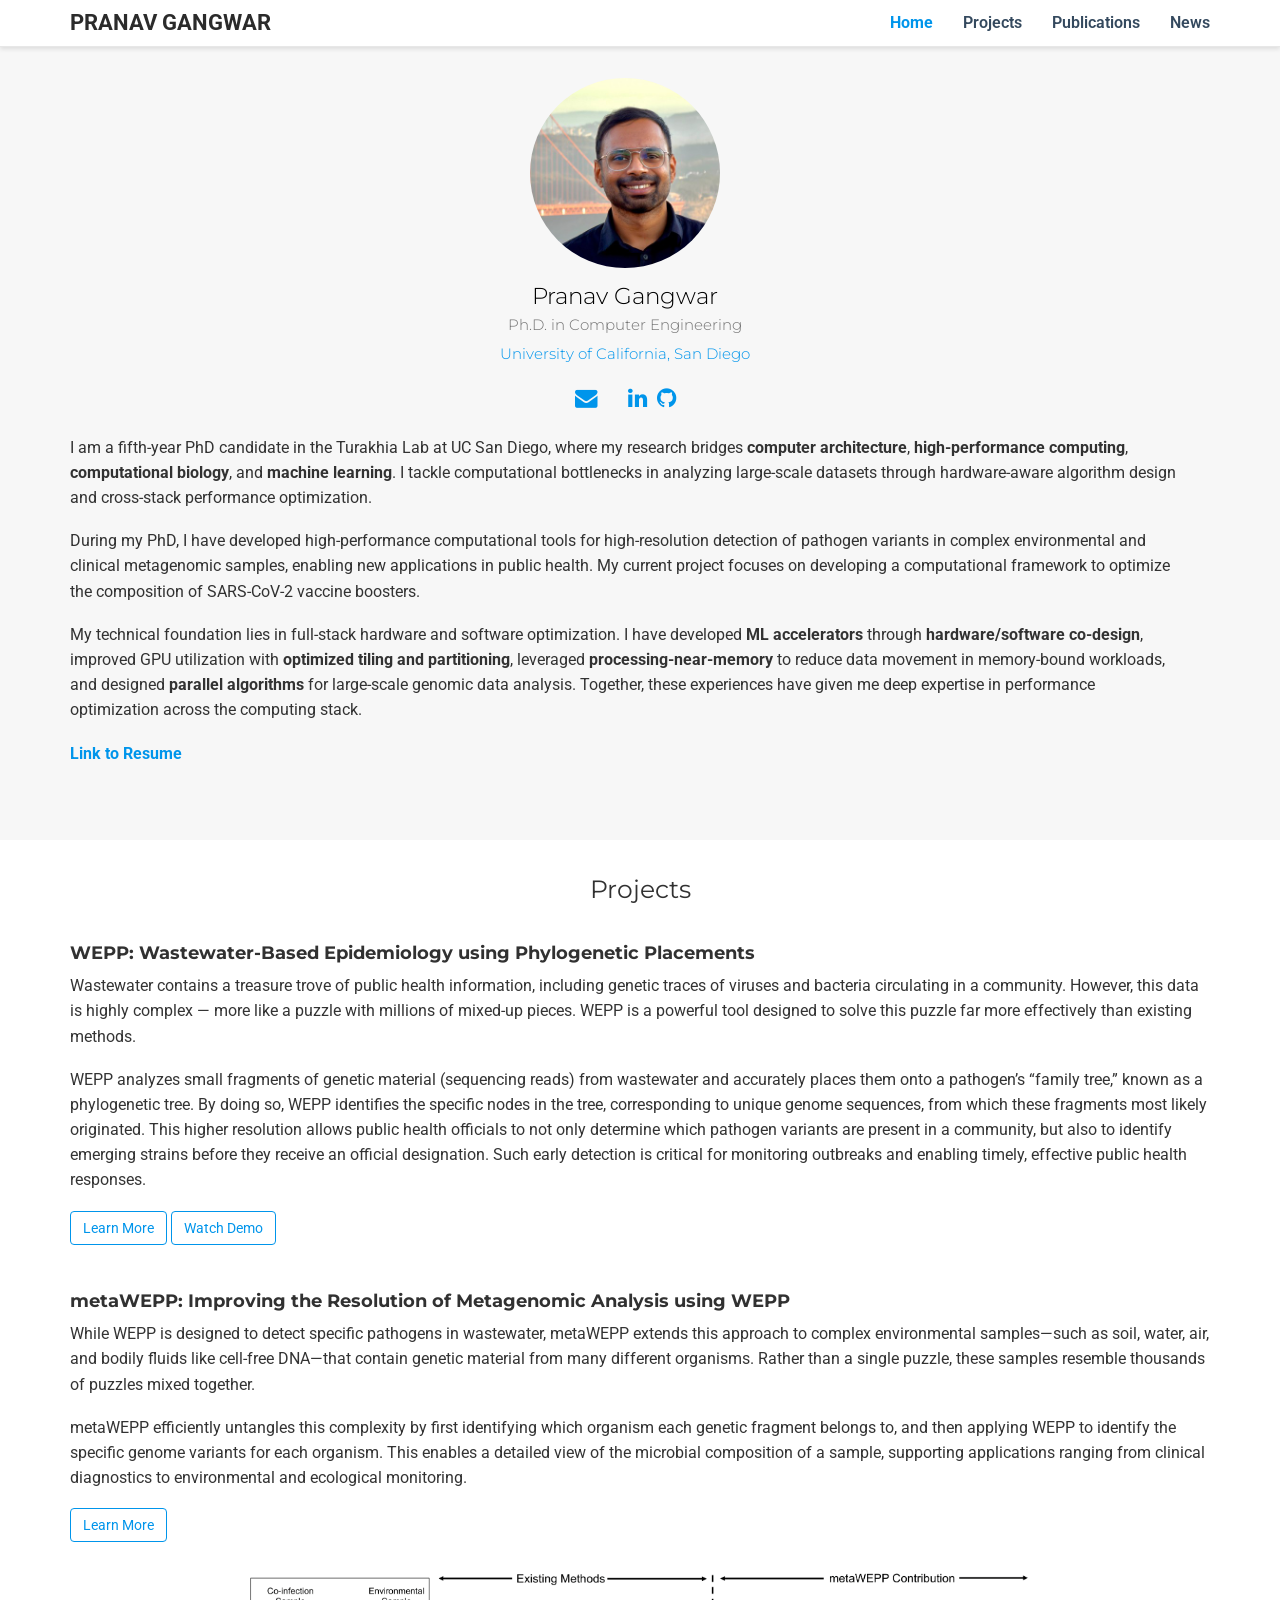
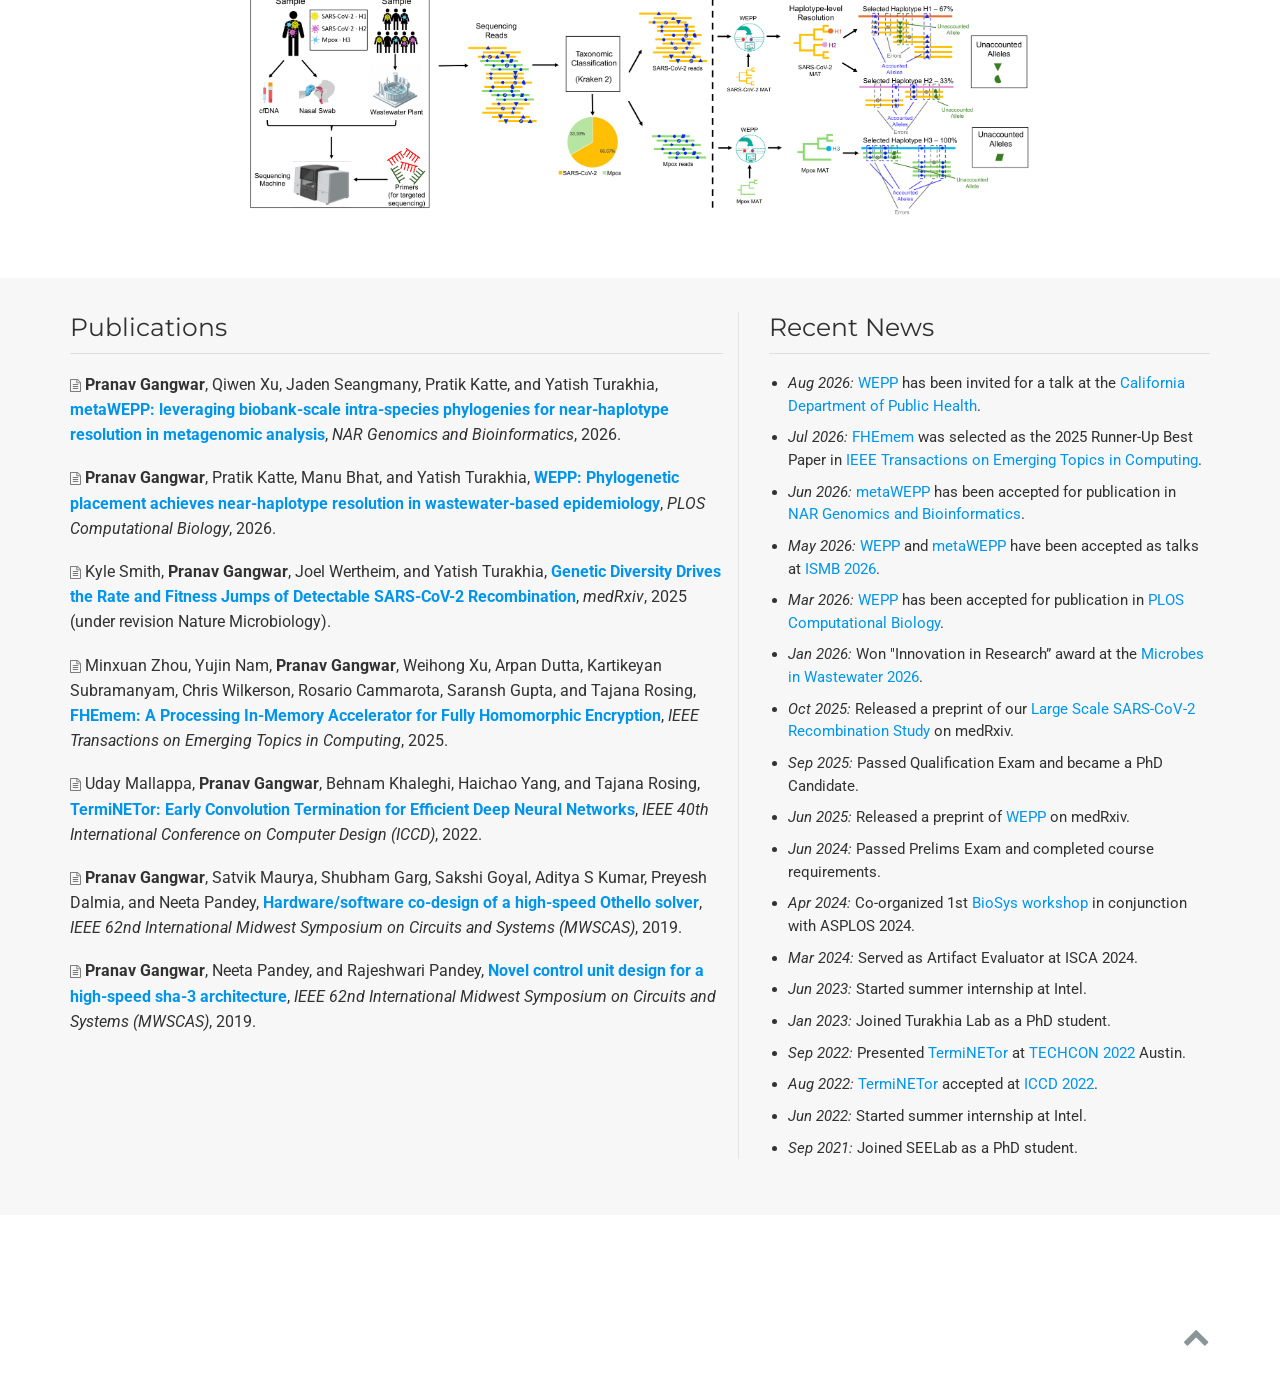
==== commit 775667af: "Updating bio" ====
--- a/index.html
+++ b/index.html
@@ -147,7 +147,7 @@
         </div>
       </div>
       <div class="col-xs-12 about-body" itemprop="description">
-        <p>I am a fifth-year PhD candidate in the Turakhia Lab at UC San Diego, where my research bridges <strong>
+        <p>I am a fifth-year PhD candidate in the Turakhia Lab at UC San Diego, where my research bridges <strong> computer architecture</strong>, <strong>
           high-performance computing</strong>, <strong>computational biology</strong>, and <strong>machine 
           learning</strong>. I tackle computational bottlenecks in analyzing large-scale datasets through hardware-aware
           algorithm design and cross-stack performance optimization.</p>
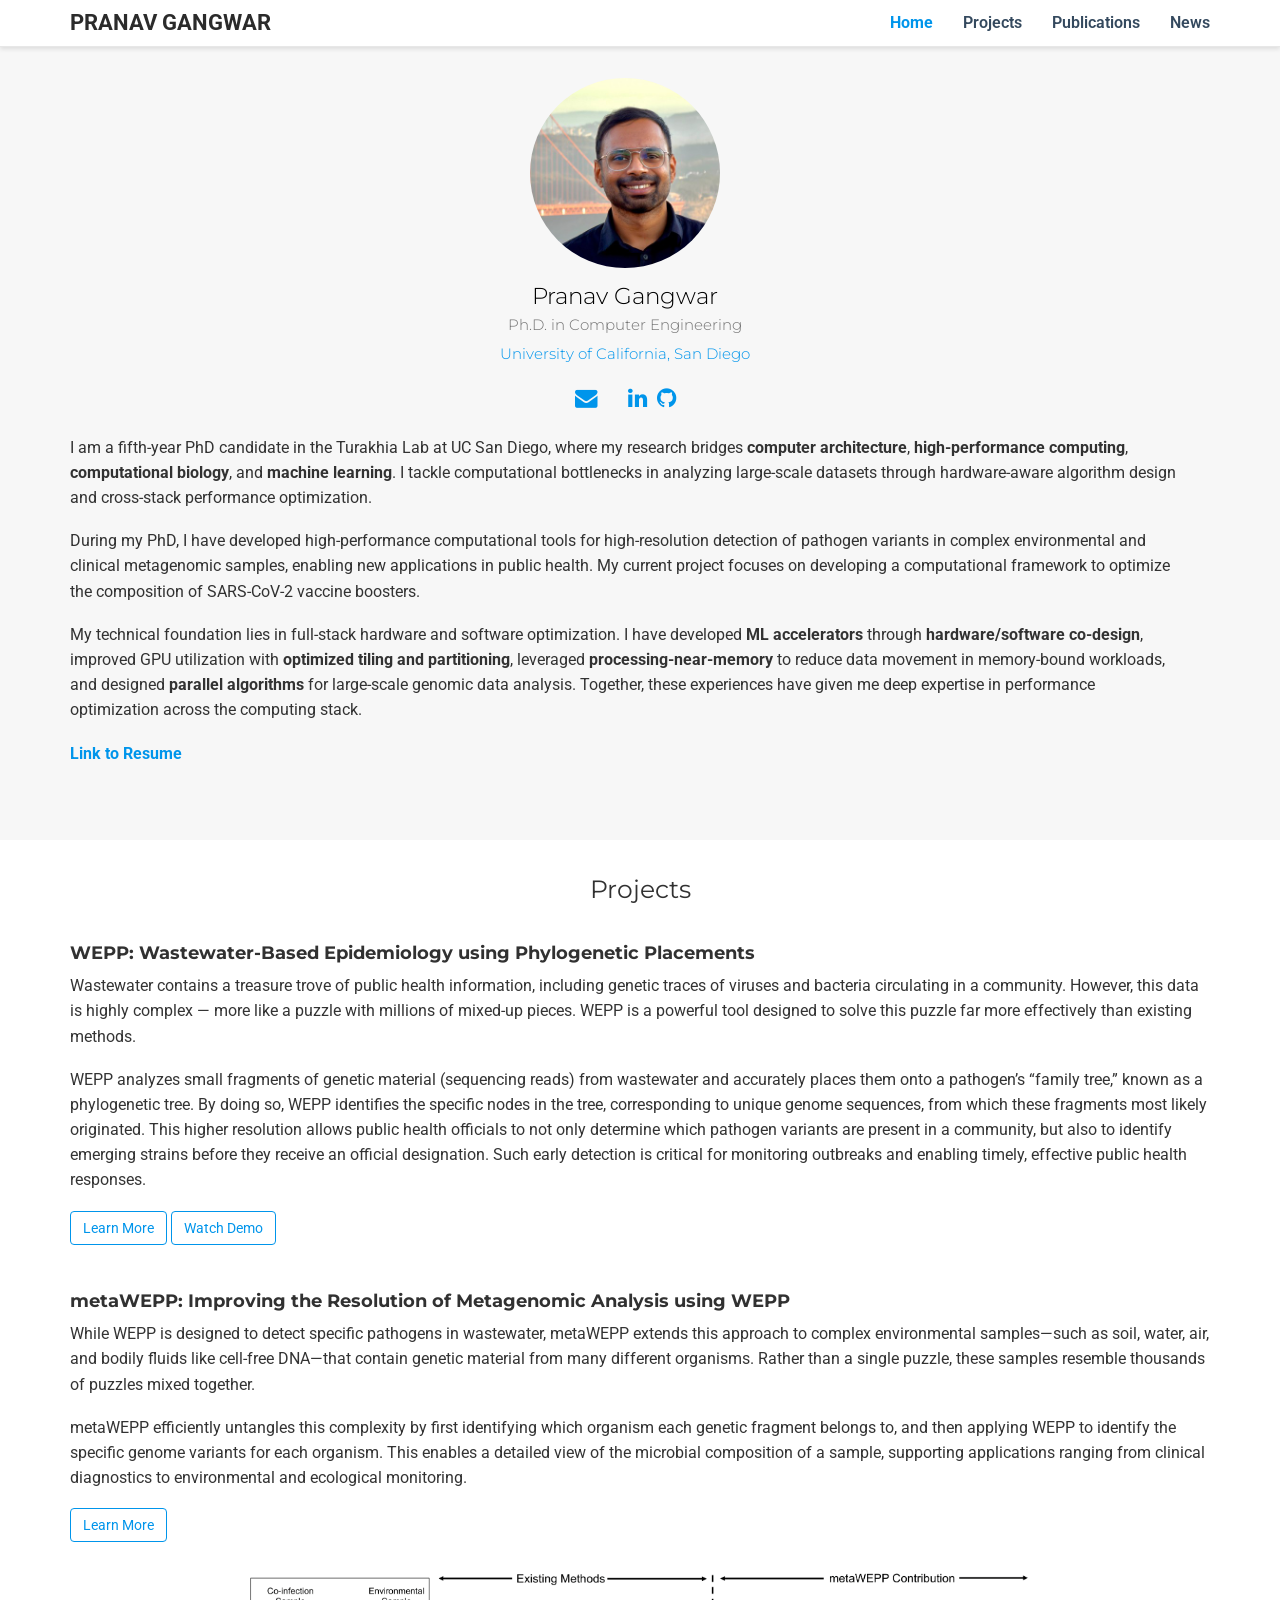
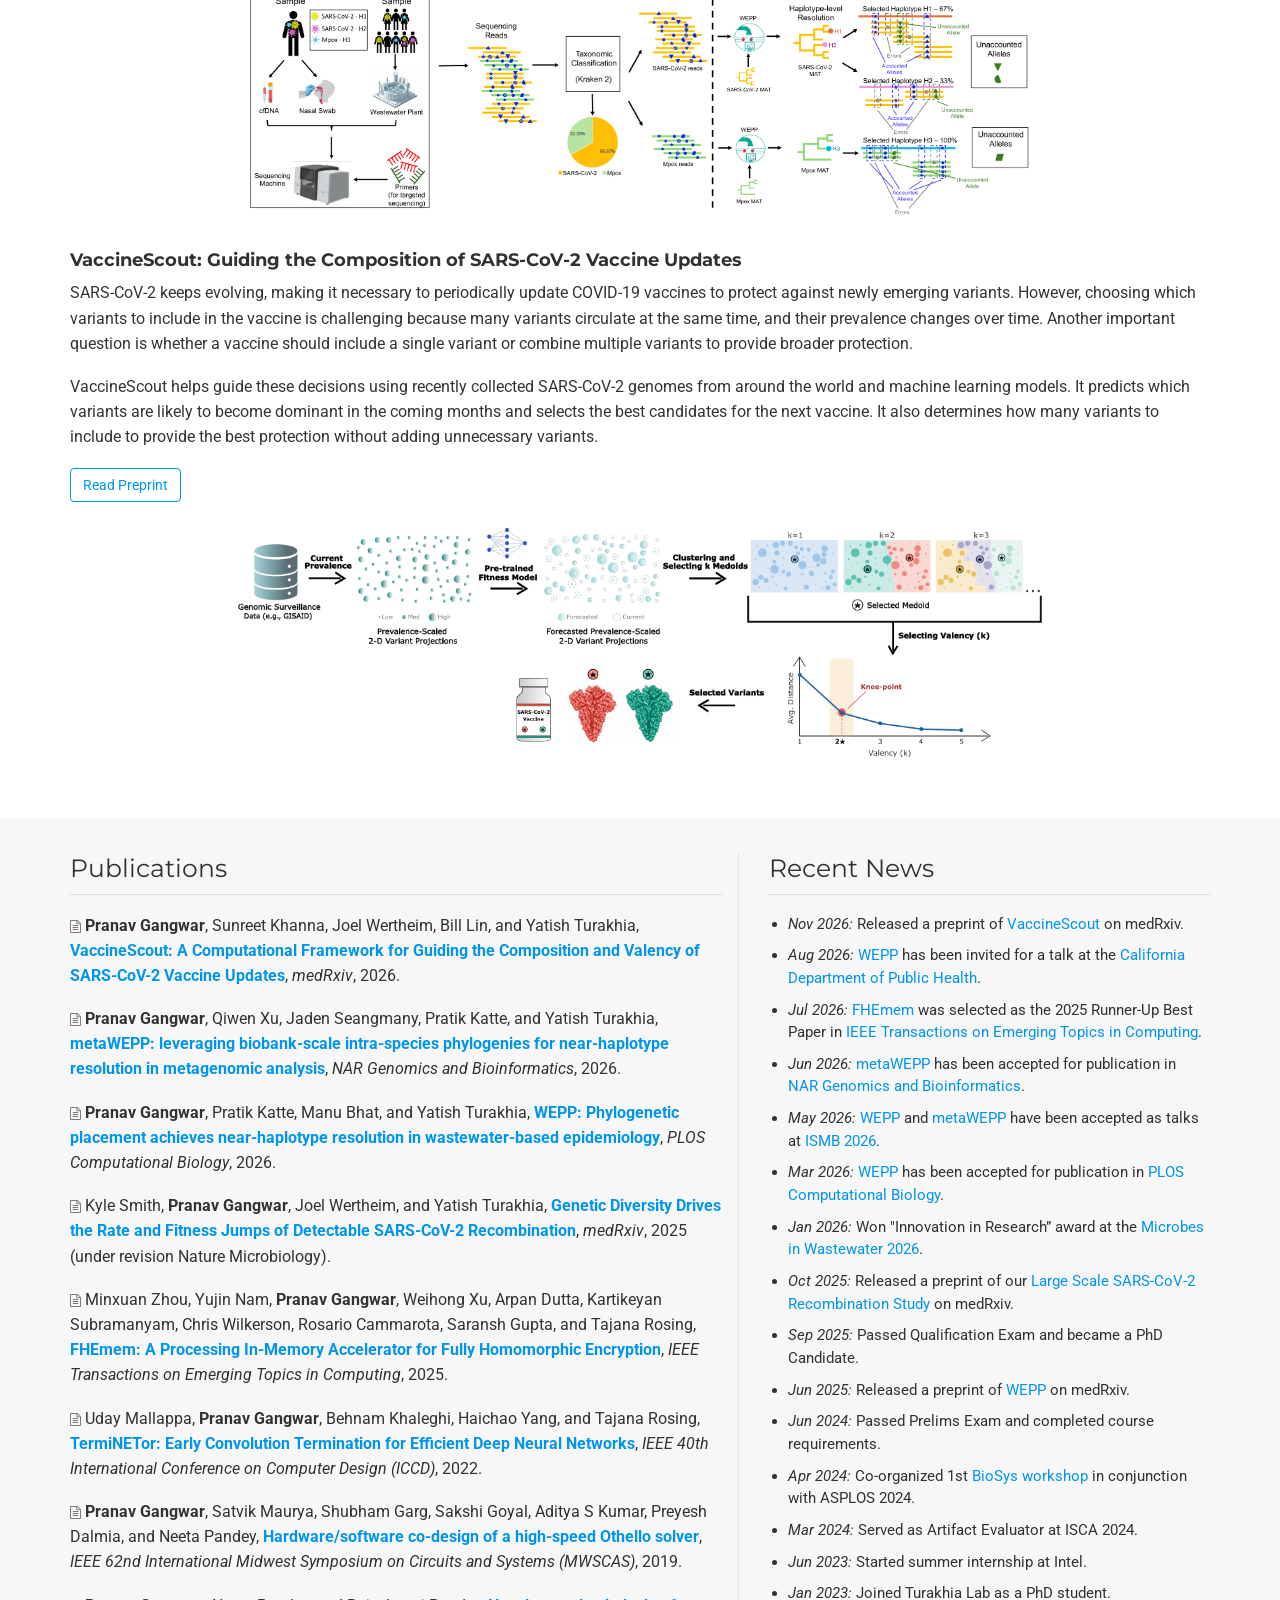
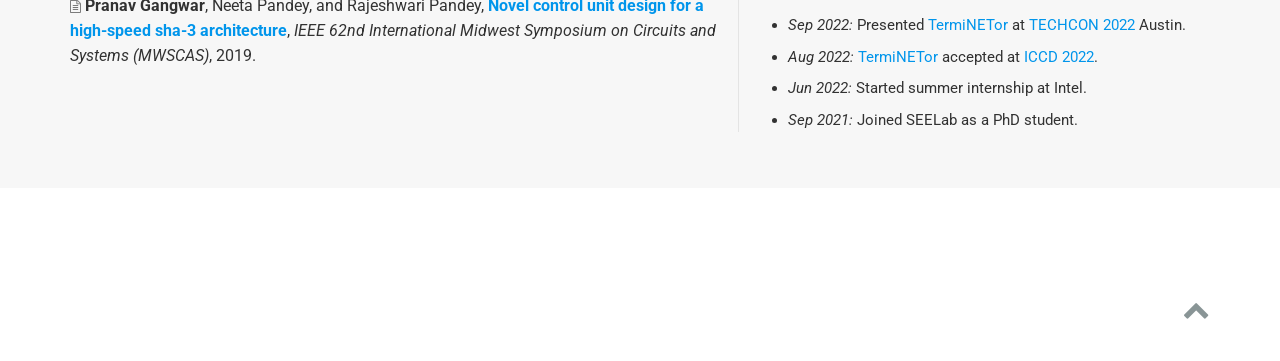
==== commit beb6ab96: "Adding vaccinescout" ====
--- a/index.html
+++ b/index.html
@@ -206,6 +206,20 @@
         <img src="/img/metaWEPP_Overview.png" class="project-image">
       </div>
     </div>
+    <div class="row">
+      <div class="col-xs-12">
+        <div class="text-container" itemprop="description">
+          <h3 id="about">VaccineScout: Guiding the Composition of SARS-CoV-2 Vaccine Updates</h3>
+          <p>SARS-CoV-2 keeps evolving, making it necessary to periodically update COVID-19 vaccines to protect against newly emerging variants.  However, choosing which variants to include in the vaccine is challenging because many variants circulate at the same time, and their prevalence changes over time. Another important question is whether a vaccine should include a single variant or combine multiple variants to provide broader protection.</p>
+
+          <p>VaccineScout helps guide these decisions using recently collected SARS-CoV-2 genomes from around the world and machine learning models. It predicts which variants are likely to become dominant in the coming months and selects the best candidates for the next vaccine. It also determines how many variants to include to provide the best protection without adding unnecessary variants.</p>
+          <p>
+            <a class="btn btn-primary btn-outline" href="https://www.medrxiv.org/content/10.64898/2026.11.03.26367217v1" target="_blank" rel="noopener">Read Preprint</a>
+          </p>
+        </div>
+        <img src="/img/VaccineScout.png" class="project-image">
+      </div>
+    </div>
   </div>
 </section>
 
@@ -220,6 +234,12 @@
         </div>
         <div class="pub-list-item" style="margin-bottom: 1rem" itemscope itemtype="http://schema.org/CreativeWork">
           <i class="fa fa-file-text-o pub-icon" aria-hidden="true"></i>
+          <span itemprop="author"> <b>Pranav Gangwar</b>, Sunreet Khanna, Joel Wertheim, Bill Lin, and Yatish Turakhia</span>,
+          <a href="https://www.medrxiv.org/content/10.64898/2026.11.03.26367217v1" target="_blank" itemprop="url" rel="noopener"><strong>VaccineScout: A Computational Framework for Guiding the Composition and Valency of SARS-CoV-2 Vaccine Updates</strong></a>,
+          <em>medRxiv</em>, 2026.
+        </div>
+        <div class="pub-list-item" style="margin-bottom: 1rem" itemscope itemtype="http://schema.org/CreativeWork">
+          <i class="fa fa-file-text-o pub-icon" aria-hidden="true"></i>
           <span itemprop="author"> <b>Pranav Gangwar</b>, Qiwen Xu, Jaden Seangmany, Pratik Katte, and Yatish Turakhia</span>,
           <a href="https://academic.oup.com/nargab/article/8/3/lqag080/8739580" target="_blank" itemprop="url" rel="noopener"><strong>metaWEPP: leveraging biobank-scale intra-species phylogenies for near-haplotype resolution in metagenomic analysis</strong></a>,
           <em>NAR Genomics and Bioinformatics</em>, 2026.
@@ -263,6 +283,7 @@
           <h1>Recent News</h1>
         </div>
         <ul class="news-list">
+          <li><i>Nov 2026:</i> Released a preprint of <a href="https://www.medrxiv.org/content/10.64898/2026.11.03.26367217v1" target="_blank" itemprop="url" rel="noopener">VaccineScout</a> on medRxiv.</li>
           <li><i>Aug 2026:</i> <a href="https://turakhia.ucsd.edu/WEPP" target="_blank" itemprop="url" rel="noopener">WEPP</a> has been invited for a talk at the <a href="https://www.cdph.ca.gov" target="_blank" itemprop="url" rel="noopener">California Department of Public Health</a>.</li>
           <li><i>Jul 2026:</i> <a href="https://ieeexplore.ieee.org/document/10845064" target="_blank" itemprop="url" rel="noopener">FHEmem</a> was selected as the 2025 Runner-Up Best Paper in <a href="https://ieeexplore.ieee.org/xpl/RecentIssue.jsp?punumber=6245516" target="_blank" itemprop="url" rel="noopener">IEEE Transactions on Emerging Topics in Computing</a>.</li>
           <li><i>Jun 2026:</i> <a href="https://github.com/TurakhiaLab/metaWEPP" target="_blank" itemprop="url" rel="noopener">metaWEPP</a> has been accepted for publication in <a href="https://academic.oup.com/nargab" target="_blank" itemprop="url" rel="noopener">NAR Genomics and Bioinformatics</a>.</li>
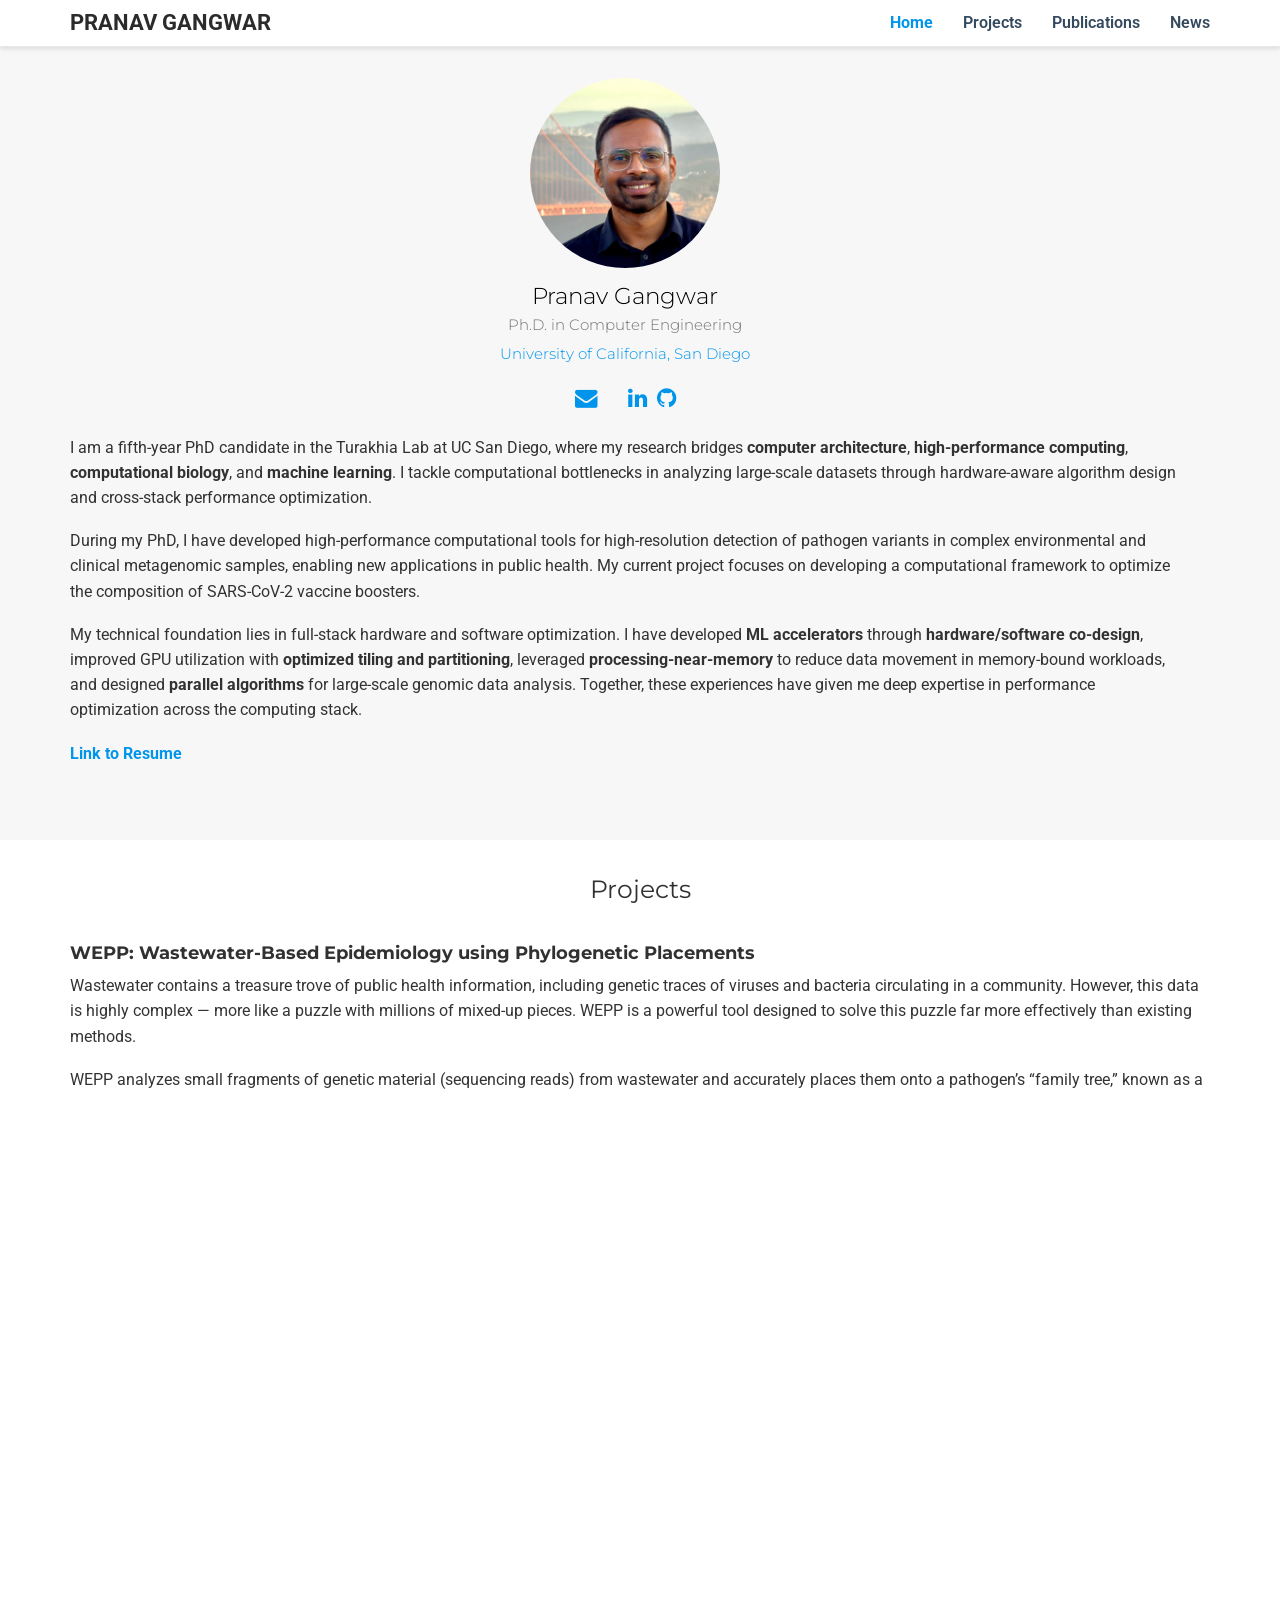
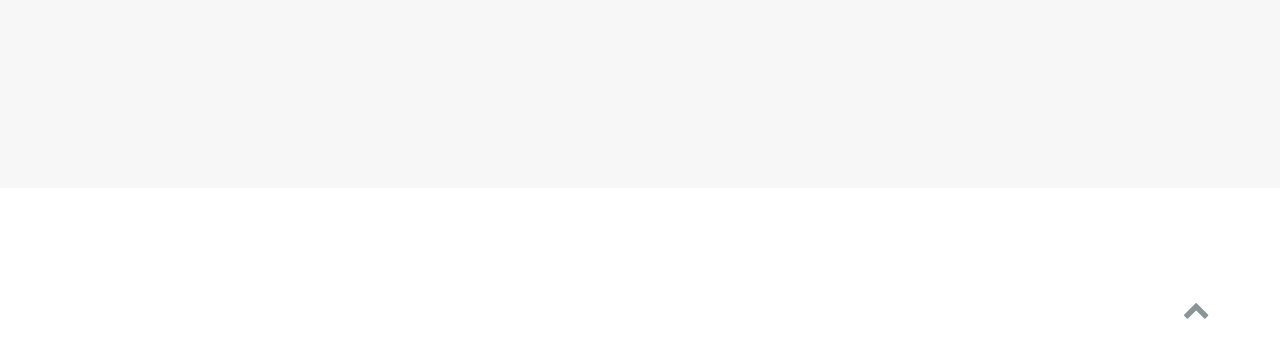
==== commit 301faab1: "Adding metaWEPP demo" ====
--- a/index.html
+++ b/index.html
@@ -201,6 +201,7 @@
           <p>metaWEPP efficiently untangles this complexity by first identifying which organism each genetic fragment belongs to, and then applying WEPP to identify the specific genome variants for each organism. This enables a detailed view of the microbial composition of a sample, supporting applications ranging from clinical diagnostics to environmental and ecological monitoring.</p>
           <p>
             <a class="btn btn-primary btn-outline" href="https://turakhia.ucsd.edu/metaWEPP" target="_blank" rel="noopener">Learn More</a>
+            <a class="btn btn-primary btn-outline" href="https://www.youtube.com/watch?v=Q1OkBslt5w4" target="_blank" rel="noopener">Watch Demo</a>
           </p>
         </div>
         <img src="/img/metaWEPP_Overview.png" class="project-image">
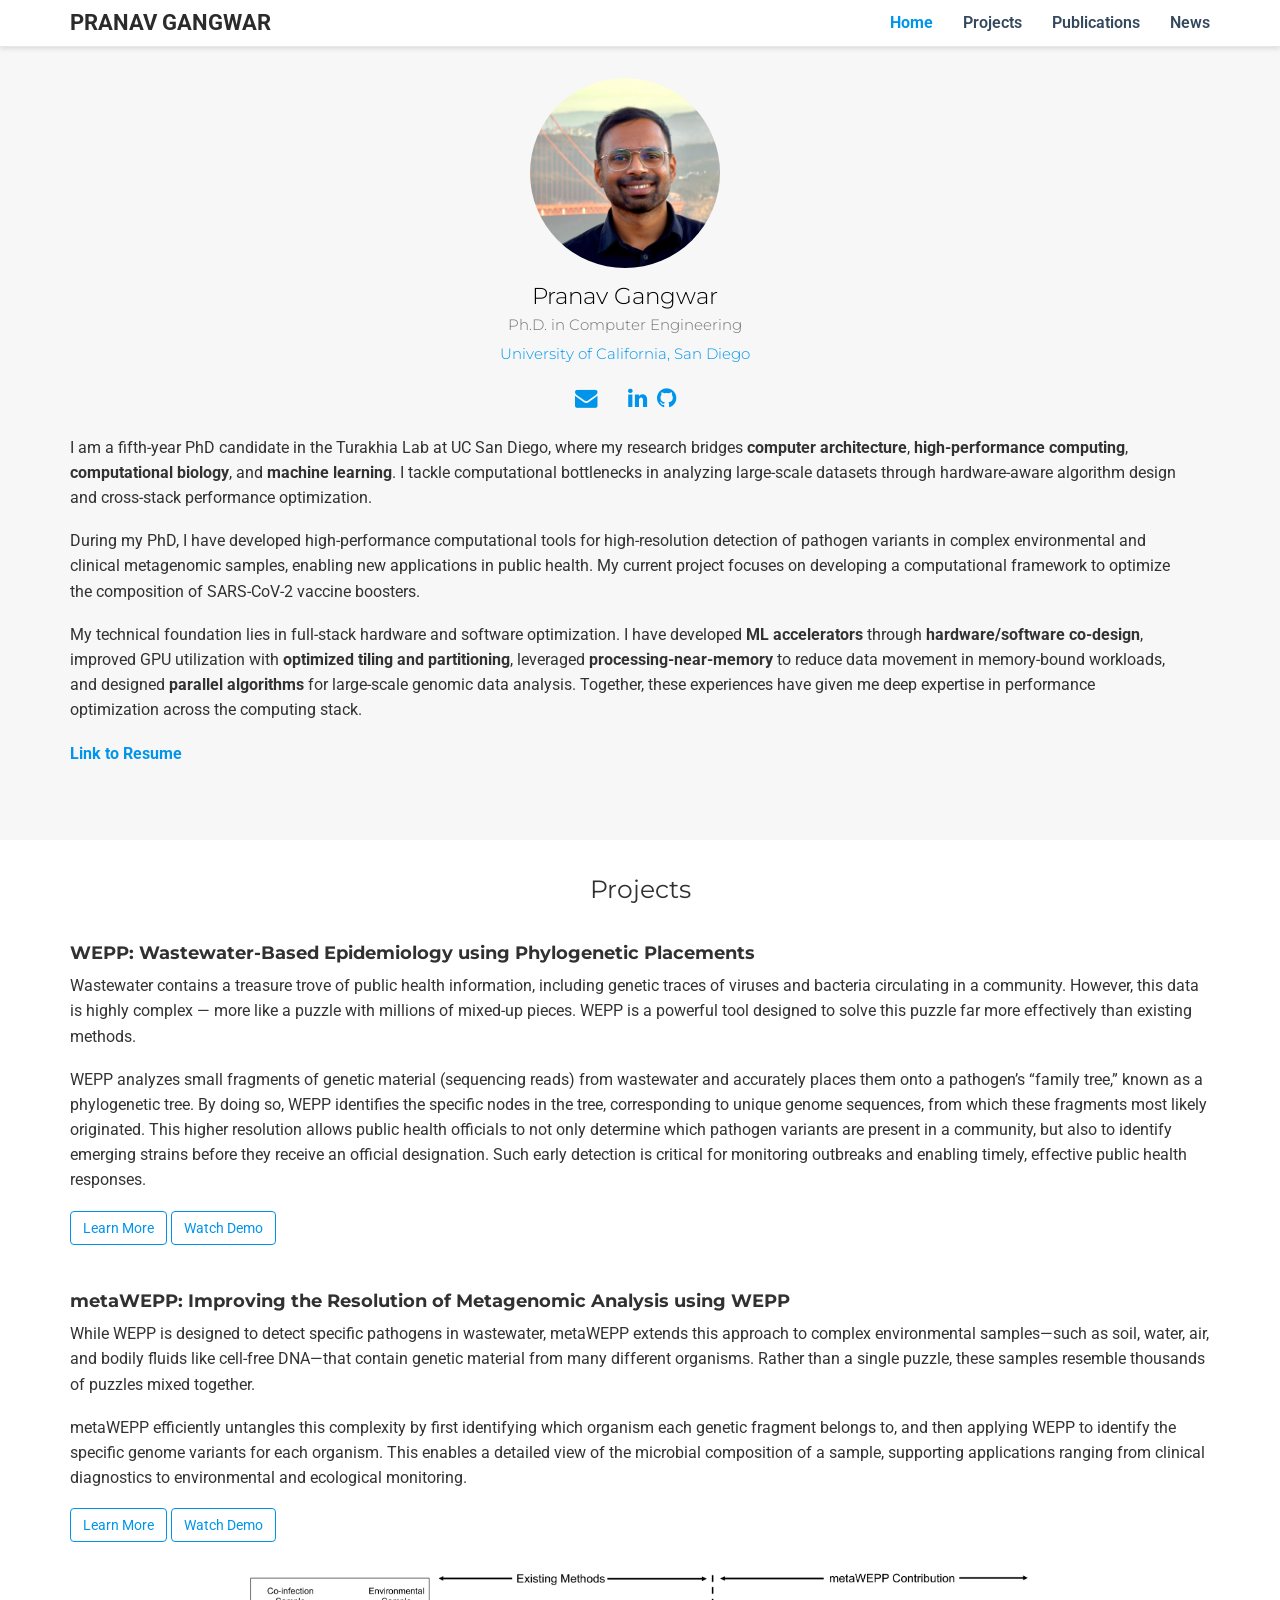
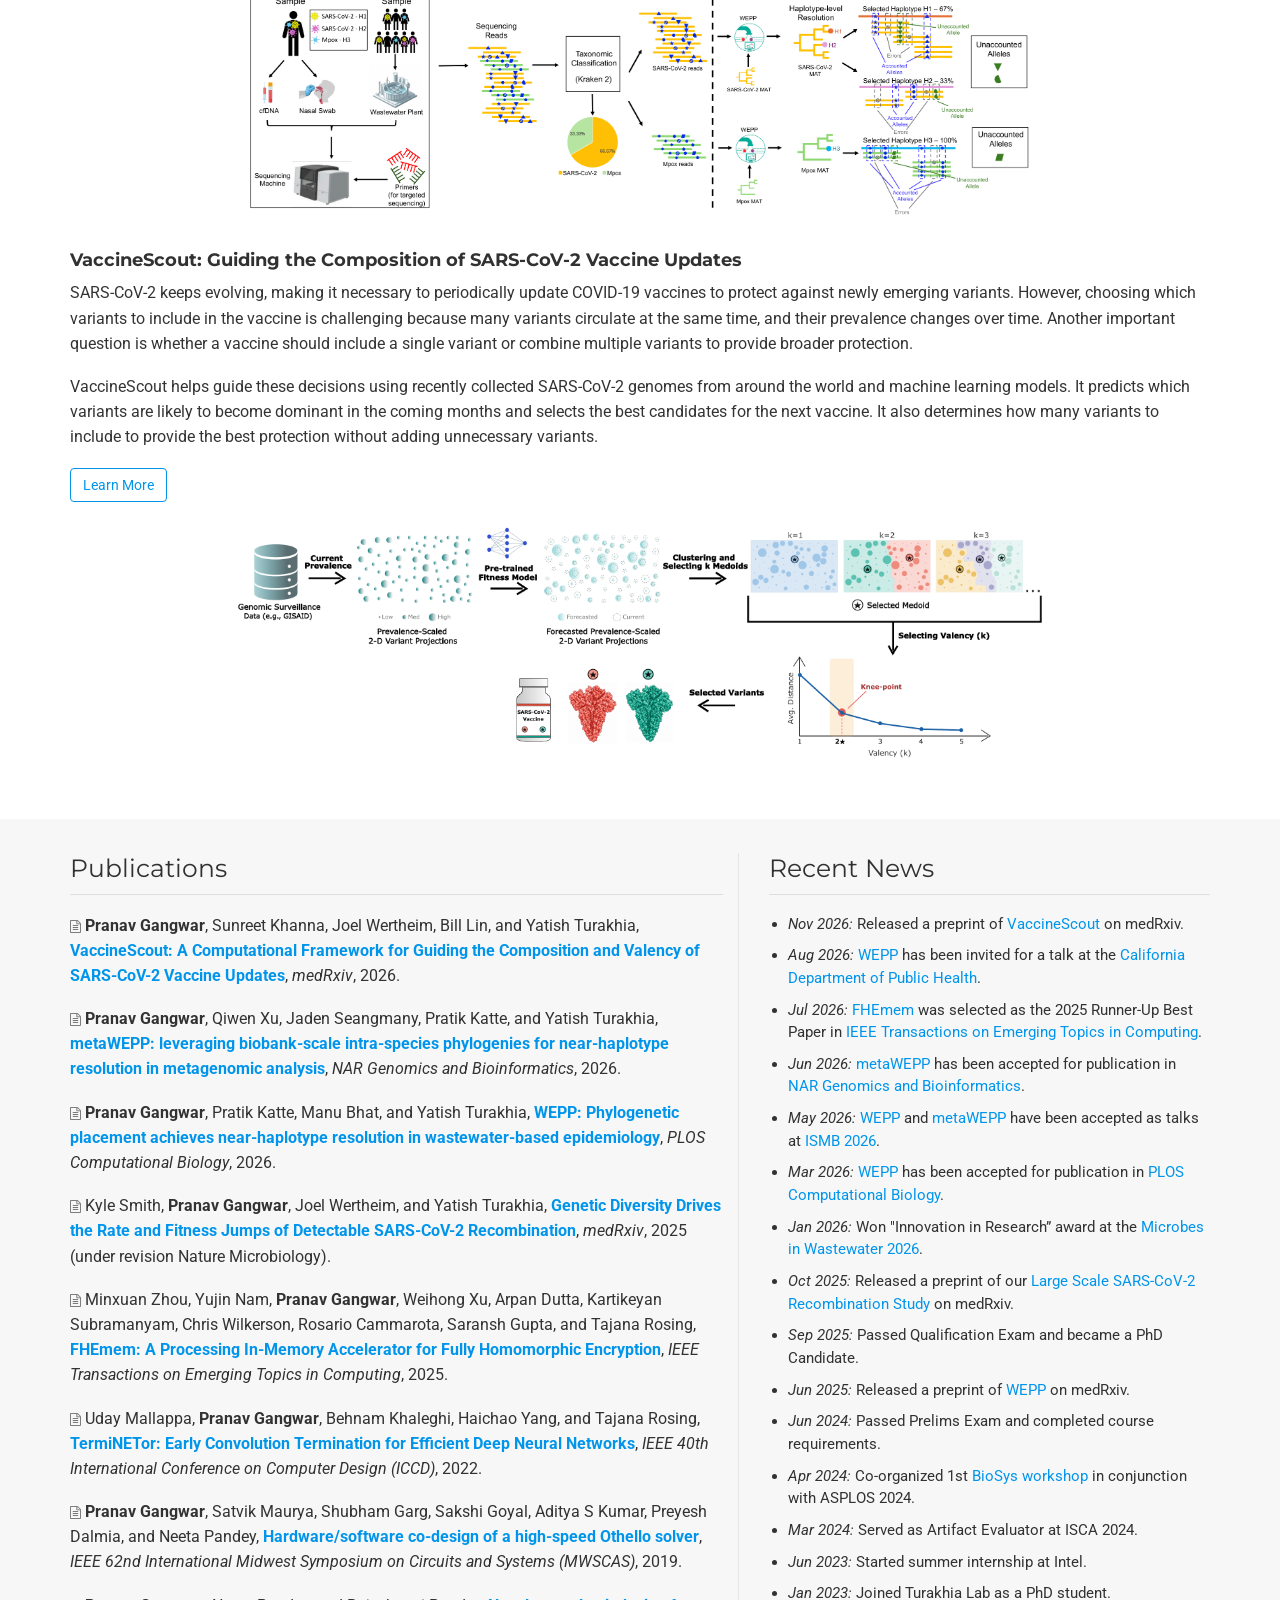
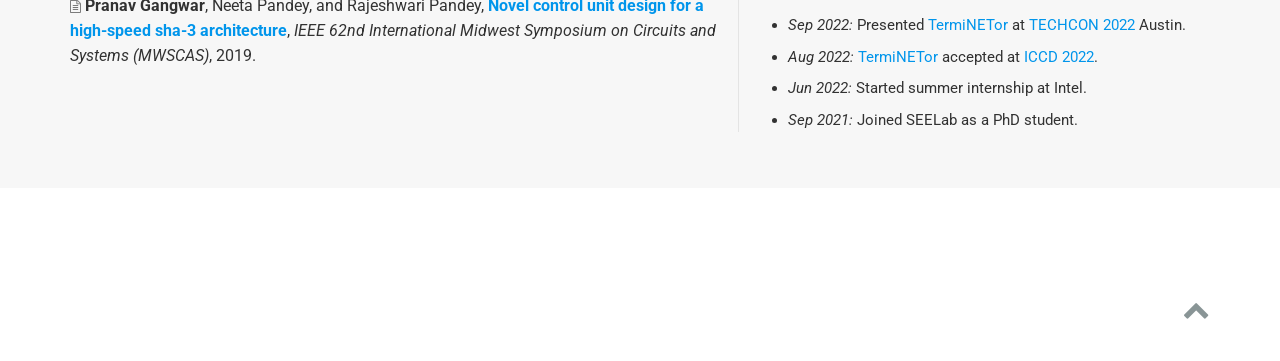
==== commit 31eb753b: "adding github link of vaccinescout" ====
--- a/index.html
+++ b/index.html
@@ -215,7 +215,7 @@
 
           <p>VaccineScout helps guide these decisions using recently collected SARS-CoV-2 genomes from around the world and machine learning models. It predicts which variants are likely to become dominant in the coming months and selects the best candidates for the next vaccine. It also determines how many variants to include to provide the best protection without adding unnecessary variants.</p>
           <p>
-            <a class="btn btn-primary btn-outline" href="https://www.medrxiv.org/content/10.64898/2026.11.03.26367217v1" target="_blank" rel="noopener">Read Preprint</a>
+            <a class="btn btn-primary btn-outline" href="https://github.com/TurakhiaLab/VaccineScout" target="_blank" rel="noopener">Learn More</a>
           </p>
         </div>
         <img src="/img/VaccineScout.png" class="project-image">
